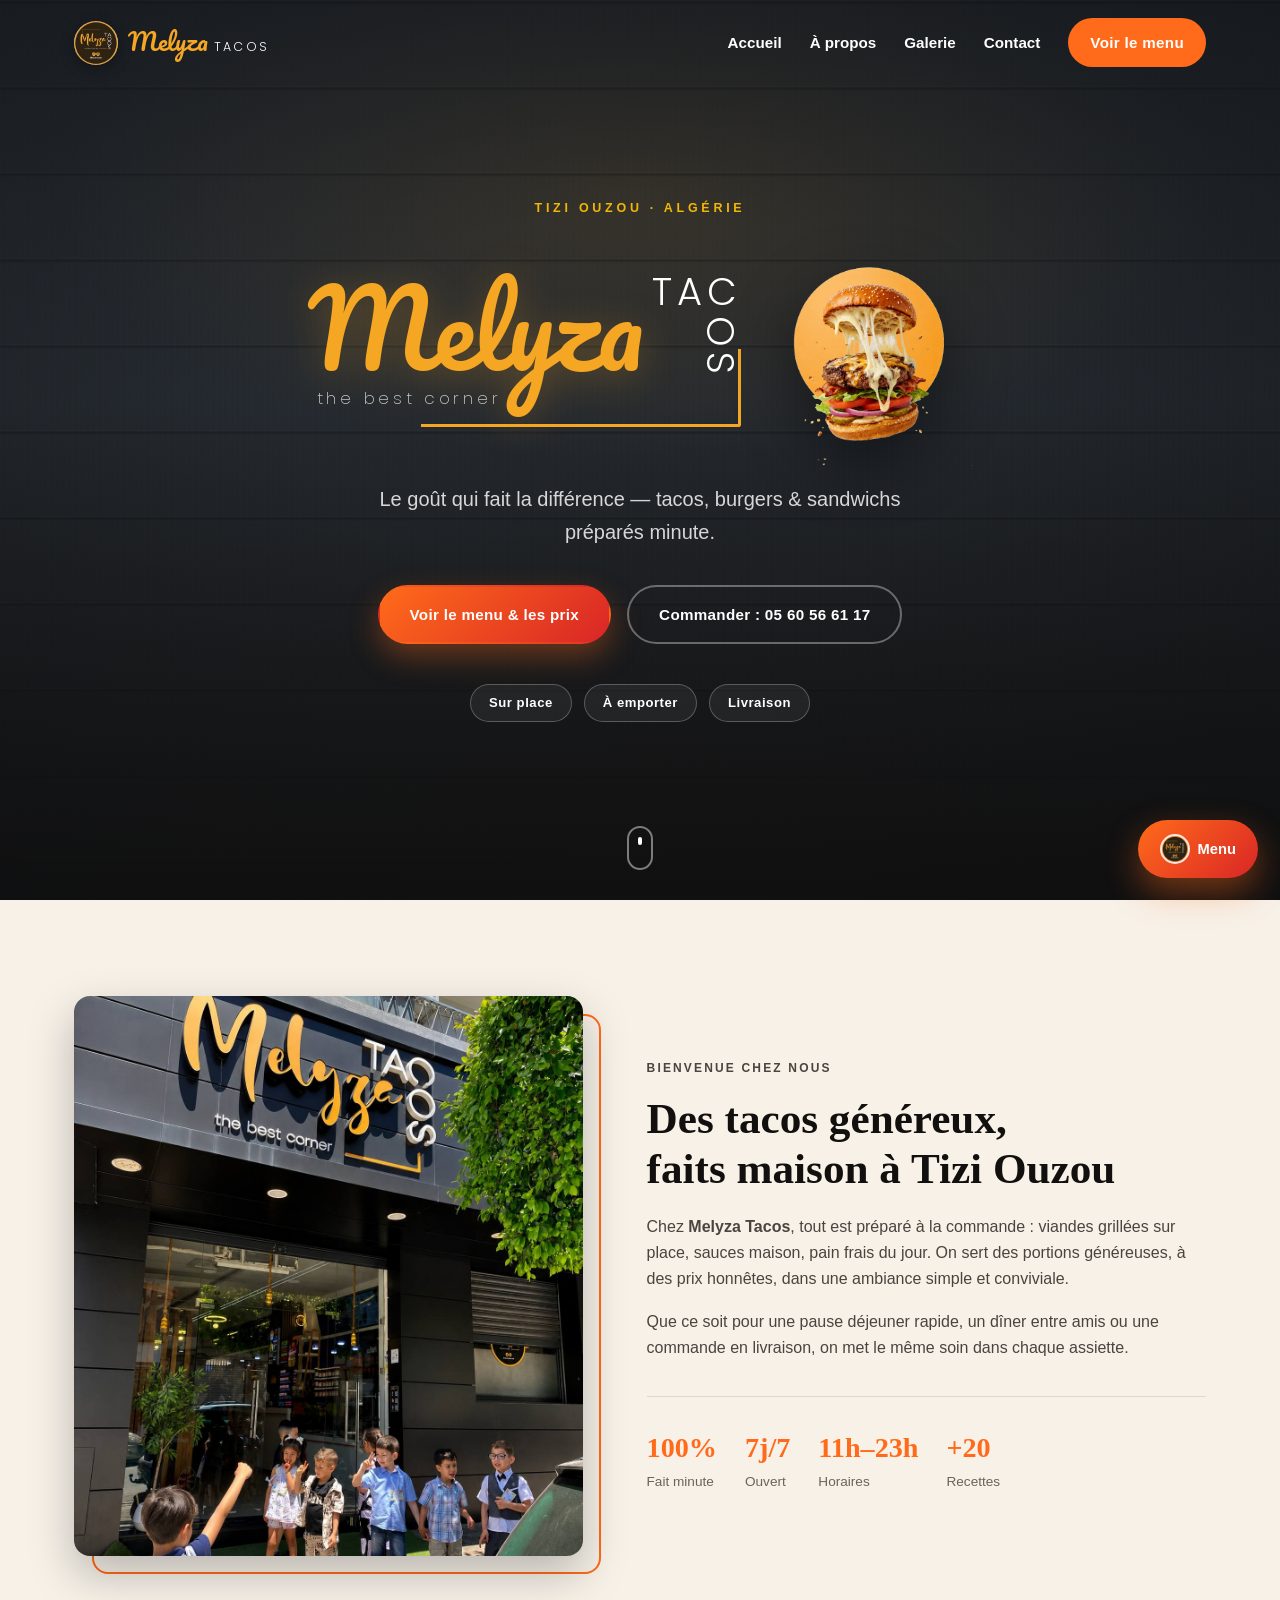
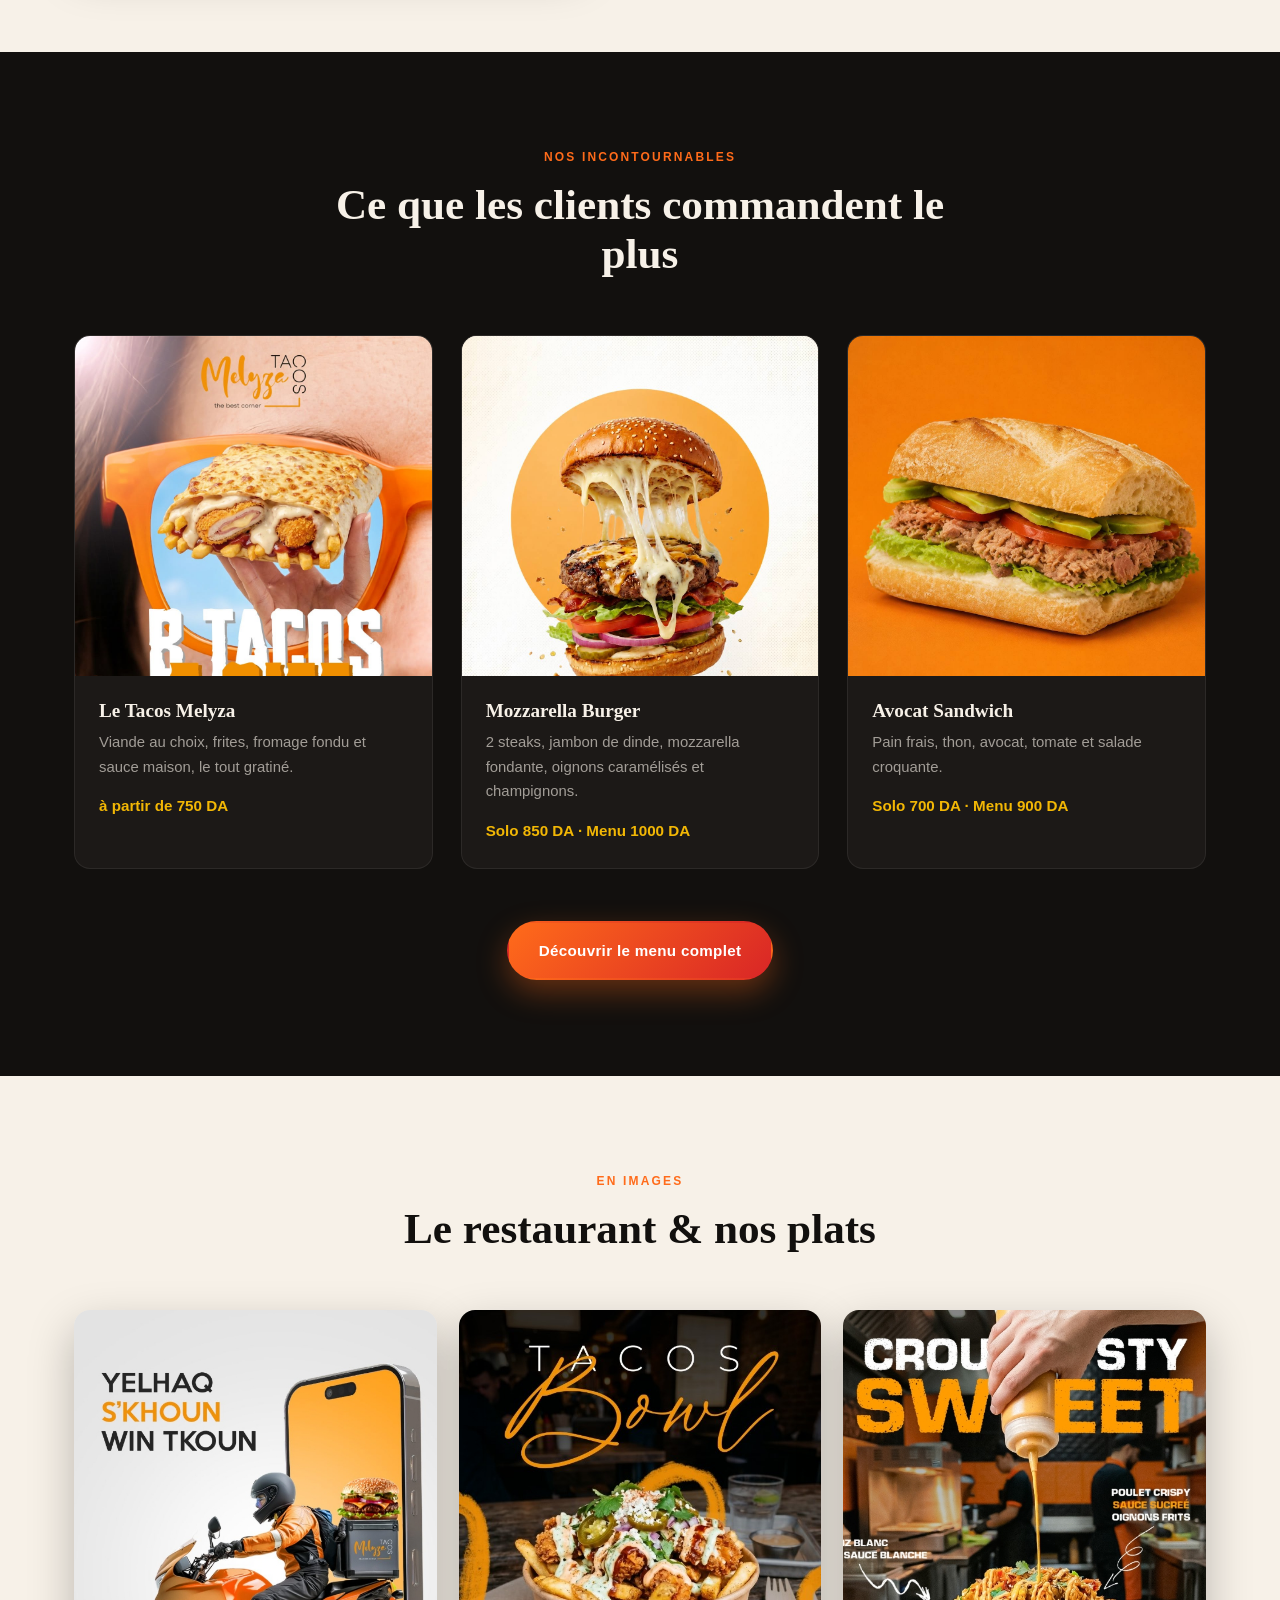
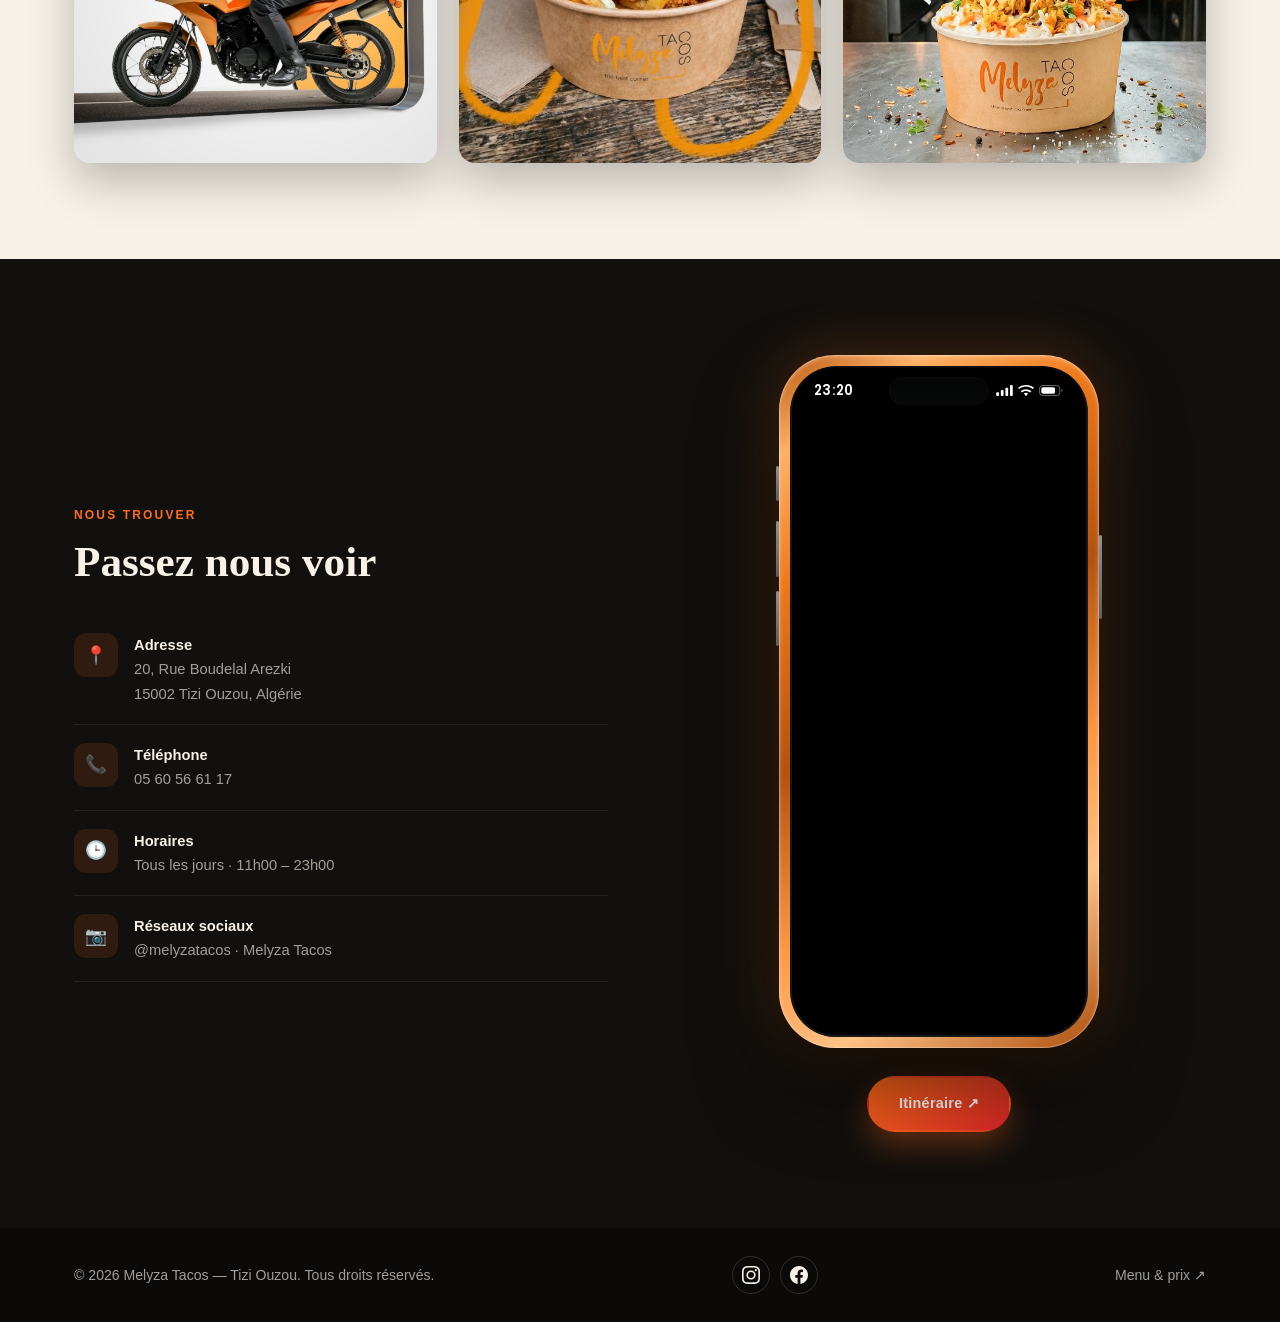
==== index.html @ e1f3118a "Ajout des horaires 11h-23h dans les chiffres de la section A propos" ====
<!DOCTYPE html>
<html lang="fr">
<head>
  <meta charset="UTF-8" />
  <meta name="viewport" content="width=device-width, initial-scale=1.0" />
  <title>Melyza Tacos — Tizi Ouzou</title>
  <meta name="description" content="Melyza Tacos, restaurant de tacos, burgers et sandwichs à Tizi Ouzou. Sur place, à emporter et en livraison." />

  <!-- Polices de l'enseigne : Pacifico = script "Melyza", Poppins = "TACOS" et le slogan -->
  <link rel="preconnect" href="https://fonts.googleapis.com" />
  <link rel="preconnect" href="https://fonts.gstatic.com" crossorigin />
  <link href="https://fonts.googleapis.com/css2?family=Pacifico&family=Poppins:wght@200;300;400;600&display=swap" rel="stylesheet" />

  <link rel="stylesheet" href="css/style.css" />
</head>
<body>

  <!-- ===== NAVIGATION ===== -->
  <header class="nav" id="nav">
    <div class="nav__inner">
      <a href="index.html" class="nav__logo">
        <img src="images/logo.png" alt="Logo Melyza Tacos" class="nav__logo-mark" />
        <span class="nav__logo-text">
          <span class="script">Melyza</span><span class="sans">Tacos</span>
        </span>
      </a>

      <nav class="nav__links" id="navLinks">
        <a href="#accueil">Accueil</a>
        <a href="#apropos">À propos</a>
        <a href="#galerie">Galerie</a>
        <a href="#contact">Contact</a>
        <a href="menu.html" target="_blank" rel="noopener" class="btn btn--sm">Voir le menu</a>
      </nav>

      <button class="nav__burger" id="burger" aria-label="Ouvrir le menu">
        <span></span><span></span><span></span>
      </button>
    </div>
  </header>

  <!-- ===== BANNIÈRE / HERO ===== -->
  <section class="hero" id="accueil">
    <div class="hero__bg"></div>
    <div class="hero__overlay"></div>

    <div class="hero__content">
      <p class="hero__kicker">Tizi Ouzou · Algérie</p>
      <div class="hero__row">
        <div class="brand">
        <h1 class="hero__title">
          <span class="script">Melyza</span><span class="sans" aria-label="Tacos">
            <span class="sans__top">TAC</span>
            <span class="sans__side" aria-hidden="true">OS</span>
          </span>
        </h1>
        <p class="hero__slogan">the best corner</p>
        <span class="brand__bracket" aria-hidden="true"></span>
        </div>

        <img src="images/burger-cutout.png" alt="Mozzarella Burger Melyza" class="hero__food hero__food--burger" />
      </div>
      <p class="hero__tagline">Le goût qui fait la différence — tacos, burgers &amp; sandwichs préparés minute.</p>

      <div class="hero__actions">
        <a href="menu.html" target="_blank" rel="noopener" class="btn btn--primary">
          Voir le menu &amp; les prix
        </a>
        <a href="tel:+213560566117" class="btn btn--ghost">Commander&nbsp;: 05 60 56 61 17</a>
      </div>

      <ul class="hero__badges">
        <li>Sur place</li>
        <li>À emporter</li>
        <li>Livraison</li>
      </ul>
    </div>

    <a href="#apropos" class="hero__scroll" aria-label="Défiler vers le bas">
      <span></span>
    </a>
  </section>

  <!-- ===== À PROPOS ===== -->
  <section class="about section" id="apropos">
    <div class="container about__grid">
      <div class="about__media reveal">
        <img src="images/restaurant.jpg"
             alt="La devanture du restaurant Melyza Tacos à Tizi Ouzou"
             class="about__img" loading="lazy" />
      </div>

      <div class="about__text reveal">
        <p class="eyebrow">Bienvenue chez nous</p>
        <h2>Des tacos généreux,<br />faits maison à Tizi Ouzou</h2>
        <p>
          Chez <strong>Melyza Tacos</strong>, tout est préparé à la commande&nbsp;: viandes grillées
          sur place, sauces maison, pain frais du jour. On sert des portions généreuses,
          à des prix honnêtes, dans une ambiance simple et conviviale.
        </p>
        <p>
          Que ce soit pour une pause déjeuner rapide, un dîner entre amis ou une commande
          en livraison, on met le même soin dans chaque assiette.
        </p>

        <div class="about__stats">
          <div><strong>100%</strong><span>Fait minute</span></div>
          <div><strong>7j/7</strong><span>Ouvert</span></div>
          <div><strong>11h–23h</strong><span>Horaires</span></div>
          <div><strong>+20</strong><span>Recettes</span></div>
        </div>
      </div>
    </div>
  </section>

  <!-- ===== SPÉCIALITÉS (aperçu) ===== -->
  <section class="specials section section--dark">
    <div class="container">
      <div class="section__head reveal">
        <p class="eyebrow">Nos incontournables</p>
        <h2>Ce que les clients commandent le plus</h2>
      </div>

      <div class="cards">
        <article class="card reveal">
          <div class="card__media card__media--photo">
            <img src="images/tacos.jpg" alt="Tacos gratiné de Melyza Tacos" loading="lazy" />
          </div>
          <div class="card__body">
            <h3>Le Tacos Melyza</h3>
            <p>Viande au choix, frites, fromage fondu et sauce maison, le tout gratiné.</p>
            <span class="card__price">à partir de 750 DA</span>
          </div>
        </article>

        <article class="card reveal">
          <div class="card__media">
            <img src="images/burger.jpg" alt="Mozzarella Burger de Melyza Tacos" loading="lazy" />
          </div>
          <div class="card__body">
            <h3>Mozzarella Burger</h3>
            <p>2 steaks, jambon de dinde, mozzarella fondante, oignons caramélisés et champignons.</p>
            <span class="card__price">Solo 850 DA · Menu 1000 DA</span>
          </div>
        </article>

        <article class="card reveal">
          <div class="card__media card__media--photo">
            <img src="images/sandwich-avocat.jpg" alt="Avocat Sandwich de Melyza Tacos : thon, avocat, tomate et salade" loading="lazy" />
          </div>
          <div class="card__body">
            <h3>Avocat Sandwich</h3>
            <p>Pain frais, thon, avocat, tomate et salade croquante.</p>
            <span class="card__price">Solo 700 DA · Menu 900 DA</span>
          </div>
        </article>
      </div>

      <div class="specials__cta reveal">
        <a href="menu.html" target="_blank" rel="noopener" class="btn btn--primary">
          Découvrir le menu complet
        </a>
      </div>
    </div>
  </section>

  <!-- ===== GALERIE ===== -->
  <section class="gallery section" id="galerie">
    <div class="container">
      <div class="section__head reveal">
        <p class="eyebrow">En images</p>
        <h2>Le restaurant &amp; nos plats</h2>
      </div>

      <div class="gallery__grid">
        <figure class="gallery__item gallery__item--moto">
          <img src="images/galerie-3.jpg" alt="Livraison Melyza Tacos : yelhaq s'khoun win tkoun" />
          <span class="roue roue--avant" aria-hidden="true"></span>
          <span class="roue roue--arriere" aria-hidden="true"></span>
        </figure>
        <img src="images/galerie-2.jpg" alt="Tacos Bowl : poulet croustillant, frites et sauces"
             class="gallery__item" loading="lazy" />
        <img src="images/galerie-1.jpg" alt="Crousty Sweet : poulet crispy, sauce sucrée, oignons frits"
             class="gallery__item" loading="lazy" />
      </div>
    </div>
  </section>

  <!-- ===== CONTACT ===== -->
  <section class="contact section section--dark" id="contact">
    <div class="container contact__grid">
      <div class="reveal">
        <p class="eyebrow">Nous trouver</p>
        <h2>Passez nous voir</h2>

        <ul class="contact__list">
          <li>
            <span class="contact__ico">📍</span>
            <div>
              <strong>Adresse</strong>
              <p>
                <a href="https://maps.app.goo.gl/y1zvgCh4JE8hYhMJ9"
                   target="_blank" rel="noopener">
                  20, Rue Boudelal Arezki<br />15002 Tizi Ouzou, Algérie
                </a>
              </p>
            </div>
          </li>
          <li>
            <span class="contact__ico">📞</span>
            <div>
              <strong>Téléphone</strong>
              <p><a href="tel:+213560566117">05 60 56 61 17</a></p>
            </div>
          </li>
          <li>
            <span class="contact__ico">🕒</span>
            <div>
              <strong>Horaires</strong>
              <p>Tous les jours · 11h00 – 23h00</p>
            </div>
          </li>
          <li>
            <span class="contact__ico">📷</span>
            <div>
              <strong>Réseaux sociaux</strong>
              <p>
                <a href="https://www.instagram.com/melyzatacos/" target="_blank" rel="noopener">@melyzatacos</a>
                ·
                <a href="https://www.facebook.com/MelyzaTacos" target="_blank" rel="noopener">Melyza Tacos</a>
              </p>
            </div>
          </li>
        </ul>
      </div>

      <div class="contact__map reveal">
        <!-- Maquette iPhone 17 Pro Max : la carte s'affiche dans l'écran -->
        <div class="iphone">
          <span class="iphone__btn iphone__btn--action" aria-hidden="true"></span>
          <span class="iphone__btn iphone__btn--vol-haut" aria-hidden="true"></span>
          <span class="iphone__btn iphone__btn--vol-bas" aria-hidden="true"></span>
          <span class="iphone__btn iphone__btn--power" aria-hidden="true"></span>

          <div class="iphone__ecran">
            <iframe
              src="https://www.google.com/maps?q=Melyza+Tacos,36.713198,4.043767&amp;hl=fr&amp;z=18&amp;output=embed"
              title="Melyza Tacos — 20, Rue Boudelal Arezki, Tizi Ouzou"
              loading="lazy"
              referrerpolicy="no-referrer-when-downgrade"
              allowfullscreen></iframe>
            <!-- barre d'état : heure, réseau, wi-fi, batterie -->
            <div class="iphone__statut" aria-hidden="true">
              <span class="iphone__heure" id="heureIphone">12:30</span>
              <span class="iphone__icones">
                <!-- réseau -->
                <svg viewBox="0 0 18 12" width="17" height="11" fill="#fff">
                  <rect x="0"  y="8"   width="3" height="4"   rx="1" />
                  <rect x="5"  y="5.5" width="3" height="6.5" rx="1" />
                  <rect x="10" y="3"   width="3" height="9"   rx="1" />
                  <rect x="15" y="0"   width="3" height="12"  rx="1" />
                </svg>
                <!-- wi-fi -->
                <svg viewBox="0 0 16 12" width="16" height="12" fill="#fff">
                  <path d="M8 11.2 5.9 8.6a3.3 3.3 0 0 1 4.2 0L8 11.2z" />
                  <path d="M8 6.1c-1.5 0-2.9.5-4 1.5L2.7 6.2A7.7 7.7 0 0 1 8 4.2c2 0 3.9.7 5.3 2l-1.3 1.4a5.9 5.9 0 0 0-4-1.5z" />
                  <path d="M8 1.4c-2.7 0-5.2 1-7 2.7L0 2.8A11.9 11.9 0 0 1 8 0c3 0 5.9 1 8 2.8L14.9 4.1A10.3 10.3 0 0 0 8 1.4z" />
                </svg>
                <!-- batterie -->
                <svg viewBox="0 0 27 12" width="25" height="11">
                  <rect x="0.5" y="0.5" width="22" height="11" rx="3.4" fill="none" stroke="#fff" stroke-opacity=".45" />
                  <rect x="2.4" y="2.4" width="15" height="7.2" rx="1.9" fill="#fff" />
                  <path d="M24.5 4.2c1.4.5 1.4 3.1 0 3.6V4.2z" fill="#fff" fill-opacity=".45" />
                </svg>
              </span>
            </div>

            <span class="iphone__island" aria-hidden="true"></span>
            <span class="iphone__barre" aria-hidden="true"></span>
          </div>
        </div>

        <a class="contact__itineraire btn btn--primary"
           href="https://www.google.com/maps/dir/?api=1&amp;destination=36.713198,4.043767"
           target="_blank" rel="noopener">Itinéraire ↗</a>
      </div>
    </div>
  </section>

  <!-- ===== FOOTER ===== -->
  <footer class="footer">
    <div class="container footer__inner">
      <p>© <span id="year"></span> Melyza Tacos — Tizi Ouzou. Tous droits réservés.</p>

      <div class="socials">
        <a href="https://www.instagram.com/melyzatacos/" target="_blank" rel="noopener" aria-label="Instagram">
          <svg viewBox="0 0 24 24" width="18" height="18" fill="currentColor" aria-hidden="true">
            <path d="M12 2.16c3.2 0 3.58.01 4.85.07 1.17.05 1.8.25 2.23.41.56.22.96.48 1.38.9.42.42.68.82.9 1.38.16.42.36 1.06.41 2.23.06 1.27.07 1.65.07 4.85s-.01 3.58-.07 4.85c-.05 1.17-.25 1.8-.41 2.23-.22.56-.48.96-.9 1.38-.42.42-.82.68-1.38.9-.42.16-1.06.36-2.23.41-1.27.06-1.65.07-4.85.07s-3.58-.01-4.85-.07c-1.17-.05-1.8-.25-2.23-.41-.56-.22-.96-.48-1.38-.9-.42-.42-.68-.82-.9-1.38-.16-.42-.36-1.06-.41-2.23-.06-1.27-.07-1.65-.07-4.85s.01-3.58.07-4.85c.05-1.17.25-1.8.41-2.23.22-.56.48-.96.9-1.38.42-.42.82-.68 1.38-.9.42-.16 1.06-.36 2.23-.41 1.27-.06 1.65-.07 4.85-.07M12 0C8.74 0 8.33.01 7.05.07 5.78.13 4.9.33 4.14.63c-.79.3-1.46.72-2.12 1.39C1.35 2.68.93 3.35.63 4.14.33 4.9.13 5.78.07 7.05.01 8.33 0 8.74 0 12s.01 3.67.07 4.95c.06 1.27.26 2.15.56 2.91.3.79.72 1.46 1.39 2.12.66.67 1.33 1.09 2.12 1.39.76.3 1.64.5 2.91.56C8.33 23.99 8.74 24 12 24s3.67-.01 4.95-.07c1.27-.06 2.15-.26 2.91-.56.79-.3 1.46-.72 2.12-1.39.67-.66 1.09-1.33 1.39-2.12.3-.76.5-1.64.56-2.91.06-1.28.07-1.69.07-4.95s-.01-3.67-.07-4.95c-.06-1.27-.26-2.15-.56-2.91-.3-.79-.72-1.46-1.39-2.12C21.32 1.35 20.65.93 19.86.63c-.76-.3-1.64-.5-2.91-.56C15.67.01 15.26 0 12 0z"/>
            <path d="M12 5.84a6.16 6.16 0 100 12.32A6.16 6.16 0 0012 5.84zm0 10.16a4 4 0 110-8 4 4 0 010 8z"/>
            <circle cx="18.41" cy="5.59" r="1.44"/>
          </svg>
        </a>
        <a href="https://www.facebook.com/MelyzaTacos" target="_blank" rel="noopener" aria-label="Facebook">
          <svg viewBox="0 0 24 24" width="18" height="18" fill="currentColor" aria-hidden="true">
            <path d="M24 12.07C24 5.4 18.63 0 12 0S0 5.4 0 12.07C0 18.1 4.39 23.09 10.13 24v-8.44H7.08v-3.49h3.05V9.41c0-3.02 1.79-4.69 4.53-4.69 1.31 0 2.68.24 2.68.24v2.97h-1.51c-1.49 0-1.96.93-1.96 1.89v2.25h3.33l-.53 3.49h-2.8V24C19.61 23.09 24 18.1 24 12.07z"/>
          </svg>
        </a>
      </div>

      <a href="menu.html" target="_blank" rel="noopener">Menu &amp; prix ↗</a>
    </div>
  </footer>

  <!-- Bouton flottant menu -->
  <a href="menu.html" target="_blank" rel="noopener" class="fab" aria-label="Voir le menu">
    <img src="images/logo.png" alt="" class="fab__logo" />
    <span>Menu</span>
  </a>

  <script src="js/main.js"></script>
</body>
</html>
---- css/style.css ----
/* =========================================================
   MELYZA TACOS — Feuille de style
   Palette : noir charbon / orange braise / crème
   ========================================================= */

:root {
  --noir: #12100e;
  --noir-2: #1c1917;
  --noir-3: #262220;
  --creme: #f7f1e8;
  --creme-2: #ffffff;
  --orange: #ff6b1a;
  --orange-2: #ff8f3f;
  --rouge: #d92626;
  --or: #f2b705;
  --gris: #a29d97;

  --radius: 16px;
  --radius-sm: 10px;
  --shadow: 0 18px 45px rgba(0, 0, 0, .25);
  --font: "Segoe UI", "Helvetica Neue", Arial, sans-serif;
  --font-title: "Georgia", "Times New Roman", serif;
  --max: 1180px;
  --ease: cubic-bezier(.22, 1, .36, 1);
}

* { margin: 0; padding: 0; box-sizing: border-box; }

html { scroll-behavior: smooth; }

body {
  font-family: var(--font);
  background: var(--creme);
  color: var(--noir);
  line-height: 1.65;
  -webkit-font-smoothing: antialiased;
  overflow-x: hidden;
}

img { max-width: 100%; display: block; }
a { color: inherit; text-decoration: none; }

.container { width: 100%; max-width: var(--max); margin: 0 auto; padding: 0 24px; }

.section { padding: 96px 0; }
.section--dark { background: var(--noir); color: var(--creme); }

.section__head { text-align: center; max-width: 640px; margin: 0 auto 56px; }

.eyebrow {
  text-transform: uppercase;
  letter-spacing: .18em;
  font-size: .75rem;
  font-weight: 700;
  color: var(--orange);
  margin-bottom: 12px;
}

h1, h2, h3 { font-family: var(--font-title); line-height: 1.15; font-weight: 700; }
h2 { font-size: clamp(1.8rem, 4vw, 2.7rem); }
h3 { font-size: 1.2rem; }

/* ---------- Placeholders photo (à remplacer par de vraies images) ---------- */
.ph {
  position: relative;
  background:
    repeating-linear-gradient(45deg, rgba(255, 107, 26, .06) 0 12px, transparent 12px 24px),
    linear-gradient(135deg, var(--noir-2), var(--noir-3));
  border: 1px dashed rgba(255, 107, 26, .35);
  border-radius: var(--radius);
  min-height: 240px;
  display: flex;
  align-items: center;
  justify-content: center;
  overflow: hidden;
}
.ph::after {
  content: attr(data-label);
  font-size: .82rem;
  letter-spacing: .1em;
  text-transform: uppercase;
  color: var(--gris);
  text-align: center;
  padding: 0 16px;
}
.ph--tall { min-height: 460px; }
.ph--map { min-height: 340px; }

/* ---------- Boutons ---------- */
.btn {
  display: inline-flex;
  align-items: center;
  justify-content: center;
  gap: 8px;
  padding: 15px 30px;
  border-radius: 999px;
  font-weight: 700;
  font-size: .95rem;
  letter-spacing: .02em;
  cursor: pointer;
  border: 2px solid transparent;
  transition: transform .35s var(--ease), box-shadow .35s var(--ease), background .3s, color .3s;
  white-space: nowrap;
}
.btn--primary {
  background: linear-gradient(135deg, var(--orange), var(--rouge));
  color: #fff;
  box-shadow: 0 12px 30px rgba(255, 107, 26, .35);
}
.btn--primary:hover { transform: translateY(-3px); box-shadow: 0 18px 40px rgba(255, 107, 26, .45); }
.btn--ghost { border-color: rgba(255, 255, 255, .35); color: #fff; backdrop-filter: blur(4px); }
.btn--ghost:hover { background: #fff; color: var(--noir); }
.btn--sm { padding: 10px 20px; font-size: .85rem; background: var(--orange); color: #fff; }
.btn--sm:hover { background: var(--rouge); }

/* =========================================================
   NAVIGATION
   ========================================================= */
.nav {
  position: fixed;
  inset: 0 0 auto 0;
  z-index: 100;
  transition: background .4s, box-shadow .4s, padding .4s;
  padding: 18px 0;
}
.nav.is-scrolled {
  background: rgba(18, 16, 14, .92);
  backdrop-filter: blur(10px);
  box-shadow: 0 6px 24px rgba(0, 0, 0, .25);
  padding: 10px 0;
}
.nav__inner {
  max-width: var(--max);
  margin: 0 auto;
  padding: 0 24px;
  display: flex;
  align-items: center;
  justify-content: space-between;
}
.nav__logo { display: flex; align-items: center; gap: 10px; }
/* Logo rond du restaurant : rotation continue */
.nav__logo-mark {
  width: 44px; height: 44px;
  border-radius: 50%;
  object-fit: cover;
  box-shadow: 0 4px 14px rgba(0, 0, 0, .35);
  animation: tourne 14s linear infinite;
}
.nav__logo:hover .nav__logo-mark { animation-duration: 4s; }

@keyframes tourne {
  from { transform: rotate(0deg); }
  to   { transform: rotate(360deg); }
}
/* Logo de la barre de navigation, dans le même esprit que l'enseigne */
.nav__logo-text { display: flex; align-items: baseline; gap: 6px; }
.nav__logo-text .script {
  font-family: 'Pacifico', cursive;
  font-size: 1.5rem;
  line-height: 1.2;
  color: #f5a623;
}
.nav__logo-text .sans {
  font-family: 'Poppins', var(--font);
  font-weight: 300;
  font-size: .78rem;
  letter-spacing: .18em;
  text-transform: uppercase;
  color: #fff;
}

.nav__links { display: flex; align-items: center; gap: 28px; }
.nav__links a { color: #fff; font-size: .95rem; font-weight: 600; position: relative; }
.nav__links a:not(.btn)::after {
  content: "";
  position: absolute; left: 0; bottom: -6px;
  width: 0; height: 2px; background: var(--orange);
  transition: width .3s var(--ease);
}
.nav__links a:not(.btn):hover::after { width: 100%; }

.nav__burger { display: none; background: none; border: 0; cursor: pointer; padding: 8px; }
.nav__burger span {
  display: block; width: 26px; height: 2px; background: #fff;
  margin: 5px 0; transition: transform .3s, opacity .3s;
}
.nav__burger.is-open span:nth-child(1) { transform: translateY(7px) rotate(45deg); }
.nav__burger.is-open span:nth-child(2) { opacity: 0; }
.nav__burger.is-open span:nth-child(3) { transform: translateY(-7px) rotate(-45deg); }

/* =========================================================
   HERO / BANNIÈRE
   ========================================================= */
.hero {
  position: relative;
  min-height: 100vh;
  display: flex;
  align-items: center;
  justify-content: center;
  text-align: center;
  color: #fff;
  overflow: hidden;
}
/* Fond repris de la façade : bardage anthracite en panneaux horizontaux */
.hero__bg {
  position: absolute; inset: 0;
  background:
    /* joints entre les panneaux */
    repeating-linear-gradient(
      180deg,
      rgba(255, 255, 255, .035) 0px,
      rgba(255, 255, 255, .015) 1px,
      rgba(0, 0, 0, .28) 2px,
      rgba(0, 0, 0, .10) 4px,
      transparent 5px,
      transparent 86px
    ),
    /* légère texture métal brossé */
    repeating-linear-gradient(
      90deg,
      rgba(255, 255, 255, .012) 0px,
      transparent 2px,
      transparent 6px
    ),
    /* reflet chaud de l'éclairage de l'enseigne */
    radial-gradient(ellipse 70% 45% at 50% 22%, rgba(245, 166, 35, .16), transparent 65%),
    /* teinte des panneaux : gris ardoise froid */
    linear-gradient(170deg, #3a4149 0%, #2f353c 35%, #262b31 70%, #1c2025 100%);
  animation: heroZoom 26s ease-in-out infinite alternate;
}
@keyframes heroZoom { from { transform: scale(1); } to { transform: scale(1.05); } }

/* Assombrissement des bords, comme l'ombre du auvent sur la façade */
.hero__overlay {
  position: absolute; inset: 0;
  background:
    radial-gradient(ellipse 90% 70% at 50% 45%, transparent 30%, rgba(12, 14, 17, .55) 100%),
    linear-gradient(180deg, rgba(12, 14, 17, .55), rgba(12, 14, 17, .25) 45%, rgba(18, 16, 14, .92));
}

.hero__content { position: relative; z-index: 2; padding: 120px 24px 100px; max-width: 820px; }

.hero__kicker {
  text-transform: uppercase;
  letter-spacing: .3em;
  font-size: .78rem;
  font-weight: 700;
  color: var(--or);
  margin-bottom: 18px;
  animation: fadeUp .9s var(--ease) both;
}
/* Titre repris de l'enseigne : "Melyza" manuscrit doré + "TACOS" en capitales fines */
.hero__title {
  display: flex;
  align-items: flex-start;
  justify-content: center;
  gap: .04em;
  margin-bottom: 4px;
  animation: fadeUp .9s .1s var(--ease) both;
}
.hero__title .script {
  font-family: 'Pacifico', cursive;
  font-weight: 400;
  font-size: clamp(3.2rem, 10vw, 6.4rem);
  line-height: 1.05;
  padding-right: .08em;
  color: #f5a623;
  filter: drop-shadow(0 6px 18px rgba(245, 166, 35, .28));
}
/* "TACOS" plié en angle comme sur l'enseigne : TAC à l'horizontale, OS à la verticale */
.hero__title .sans {
  display: inline-flex;
  flex-direction: column;
  align-items: flex-end;
  font-family: 'Poppins', var(--font);
  font-weight: 300;
  font-size: clamp(1.3rem, 3.6vw, 2.4rem);
  text-transform: uppercase;
  color: #fff;
  line-height: 1;
  margin-left: -.15em;
}
.hero__title .sans__top { letter-spacing: .12em; padding-left: .12em; }
.hero__title .sans__side {
  writing-mode: vertical-rl;
  letter-spacing: .12em;
  margin-top: .1em;
  padding-right: .06em;
}
/* Ligne du haut : tacos à gauche, nom au centre, burger à droite */
.hero__row {
  display: flex;
  align-items: center;
  justify-content: center;
  gap: clamp(4px, 2vw, 28px);
}
.hero__food {
  flex: 0 0 auto;
  filter: drop-shadow(0 22px 32px rgba(0, 0, 0, .45));
}
/* Burger : flottement + léger balancement (l'effet "gif" animé) */
.hero__food--burger {
  width: clamp(115px, 16vw, 235px);
  animation: fadeUp 1s .5s var(--ease) both, flotteDroite 4.2s 1.5s ease-in-out infinite;
}
@keyframes flotteDroite {
  0%, 100% { transform: translateY(0) rotate(3deg) scale(1); }
  50%      { transform: translateY(-20px) rotate(-3deg) scale(1.04); }
}

/* Bloc logo : titre + slogan + l'équerre orange de l'enseigne */
.brand {
  display: inline-block;
  position: relative;
  animation: fadeUp .9s .1s var(--ease) both;
}
.hero__slogan {
  font-family: 'Poppins', var(--font);
  font-weight: 200;
  font-size: clamp(.82rem, 1.8vw, 1.05rem);
  letter-spacing: .22em;
  color: rgba(255, 255, 255, .75);
  text-align: left;
  padding-left: .5em;
  margin: 2px 0 0;
}
/* Trait doré : file sous le slogan, puis remonte à la verticale jusqu'au S de TACOS */
.brand__bracket {
  position: absolute;
  right: 0;
  bottom: -14px;
  width: 74%;
  height: clamp(40px, 8vw, 78px);
  border-bottom: 3px solid #f5a623;
  border-right: 3px solid #f5a623;
  border-bottom-right-radius: 3px;
  pointer-events: none;
  z-index: -1;
}
.brand { margin-bottom: 34px; }
.hero__tagline {
  font-size: clamp(1rem, 2.2vw, 1.25rem);
  color: rgba(255, 255, 255, .82);
  max-width: 560px;
  margin: 0 auto 36px;
  animation: fadeUp .9s .2s var(--ease) both;
}
.hero__actions {
  display: flex; gap: 16px; justify-content: center; flex-wrap: wrap;
  animation: fadeUp .9s .3s var(--ease) both;
}
.hero__badges {
  list-style: none;
  display: flex; gap: 12px; justify-content: center; flex-wrap: wrap;
  margin-top: 40px;
  animation: fadeUp .9s .4s var(--ease) both;
}
.hero__badges li {
  padding: 7px 18px;
  border: 1px solid rgba(255, 255, 255, .25);
  border-radius: 999px;
  font-size: .82rem;
  font-weight: 600;
  letter-spacing: .04em;
  background: rgba(255, 255, 255, .06);
}

.hero__scroll {
  position: absolute; bottom: 30px; left: 50%; transform: translateX(-50%);
  width: 26px; height: 44px;
  border: 2px solid rgba(255, 255, 255, .45);
  border-radius: 999px;
  z-index: 2;
}
.hero__scroll span {
  position: absolute; left: 50%; top: 9px;
  width: 4px; height: 8px; margin-left: -2px;
  background: #fff; border-radius: 2px;
  animation: scrollDot 1.6s infinite;
}
@keyframes scrollDot { 0% { opacity: 0; transform: translateY(0); } 40% { opacity: 1; } 80% { opacity: 0; transform: translateY(16px); } 100% { opacity: 0; } }
@keyframes fadeUp { from { opacity: 0; transform: translateY(28px); } to { opacity: 1; transform: none; } }

/* =========================================================
   À PROPOS
   ========================================================= */
.about__grid {
  display: grid;
  grid-template-columns: 1fr 1.1fr;
  gap: 64px;
  align-items: center;
}
.about__media { position: relative; }
.about__img {
  width: 100%;
  height: 560px;
  object-fit: cover;
  object-position: center 35%;
  border-radius: var(--radius);
  box-shadow: var(--shadow);
}
.about__media::after {
  content: "";
  position: absolute;
  inset: 18px -18px -18px 18px;
  border: 2px solid var(--orange);
  border-radius: var(--radius);
  z-index: -1;
}
.about__text h2 { margin-bottom: 20px; }
.about__text p { margin-bottom: 16px; color: #4a443f; }
.about__stats {
  display: flex; flex-wrap: wrap; gap: 28px; margin-top: 34px;
  padding-top: 28px; border-top: 1px solid rgba(0, 0, 0, .1);
}
.about__stats div { display: flex; flex-direction: column; }
.about__stats strong {
  font-family: var(--font-title);
  font-size: clamp(1.4rem, 2.2vw, 1.9rem);
  color: var(--orange);
  white-space: nowrap;
}
.about__stats span { font-size: .85rem; color: #6b645e; }

/* =========================================================
   SPÉCIALITÉS
   ========================================================= */
.cards { display: grid; grid-template-columns: repeat(3, 1fr); gap: 28px; }
.card {
  background: var(--noir-2);
  border: 1px solid rgba(255, 255, 255, .07);
  border-radius: var(--radius);
  overflow: hidden;
  transition: transform .45s var(--ease), border-color .3s;
}
.card:hover { transform: translateY(-8px); border-color: rgba(255, 107, 26, .5); }
.card__img { border: 0; border-radius: 0; min-height: 210px; }
/* Visuel produit : le cadre rogne le vide autour du plat, sans jamais déborder sur le texte */
.card__media {
  height: 340px;
  overflow: hidden;
  background: #faf4ea;
  display: grid;
  place-items: center;
}
.card__media img {
  width: 100%;
  height: 100%;
  object-fit: contain;
}
/* Photo pleine image (pas un visuel détouré) : on remplit tout le cadre */
.card__media--photo { background: var(--noir-3); }
.card__media--photo img { object-fit: cover; object-position: center 32%; }
.card__body { padding: 24px; }
.card__body h3 { margin-bottom: 8px; }
.card__body p { color: var(--gris); font-size: .93rem; margin-bottom: 14px; }
.card__price { color: var(--or); font-weight: 700; font-size: .95rem; }
.specials__cta { text-align: center; margin-top: 52px; }

/* =========================================================
   GALERIE
   ========================================================= */
/* Cadres au format portrait 4:5, comme les photos : rien n'est coupé */
.gallery__grid {
  display: grid;
  grid-template-columns: repeat(3, 1fr);
  gap: 22px;
}
.gallery__item {
  aspect-ratio: 4 / 5;
  width: 100%;
  object-fit: cover;
  border-radius: var(--radius);
  box-shadow: var(--shadow);
  transition: transform .5s var(--ease);
  cursor: pointer;
}
.gallery__item:hover { transform: translateY(-6px) scale(1.02); }

/* Photo du livreur : les deux roues sont des disques découpés dans la photo,
   posés exactement sur les roues et pivotés au fil du défilement. */
.gallery__item--moto { position: relative; overflow: hidden; margin: 0; padding: 0; }
.gallery__item--moto img {
  display: block;
  width: 100%;
  height: 100%;
  object-fit: cover;
}
.roue {
  position: absolute;
  border-radius: 50%;
  aspect-ratio: 1;
  background-image: url('../images/galerie-3.jpg');
  background-repeat: no-repeat;
  transform: translate(-50%, -50%) rotate(var(--tour, 0deg));
  will-change: transform;
  /* Seule la couronne du pneu tourne : le centre (jante, rayons, disque de frein)
     reste fixe et laisse voir la photo d'origine en dessous. */
  -webkit-mask: radial-gradient(circle at center, transparent 0 73%, #000 77% 100%);
  mask: radial-gradient(circle at center, transparent 0 73%, #000 77% 100%);
}
/* Roue avant : centre (147, 635) px, diamètre 158 px sur une image de 646 x 808 */
.roue--avant {
  left: 22.76%; top: 78.59%;
  width: 24.46%;
  background-size: 408.9% auto;
  background-position: 13.93% 85.54%;
}
/* Roue arrière : centre (491, 632) px, diamètre 150 px */
.roue--arriere {
  left: 76.01%; top: 78.22%;
  width: 23.22%;
  background-size: 430.7% auto;
  background-position: 83.87% 84.65%;
}
@media (prefers-reduced-motion: reduce) {
  .roue { transform: translate(-50%, -50%); }
}

/* =========================================================
   CONTACT
   ========================================================= */
.contact__grid { display: grid; grid-template-columns: 1fr 1fr; gap: 64px; align-items: center; }
/* Carte Google Maps affichée dans un iPhone 17 Pro Max */
.contact__map {
  display: flex;
  flex-direction: column;
  align-items: center;
  gap: 28px;
}

.iphone {
  position: relative;
  width: 100%;
  max-width: min(320px, 76vw);
  aspect-ratio: 9 / 19.5;
  padding: 11px;
  border-radius: 56px;
  /* châssis titane orange (couleur de la marque) */
  background:
    linear-gradient(145deg, #b8560f 0%, #ffb266 11%, #ef7a1c 25%, #b4520d 46%,
                    #ff9a45 66%, #ffc287 80%, #a94c0b 100%);
  box-shadow:
    0 40px 80px rgba(0, 0, 0, .55),
    0 0 60px rgba(255, 122, 26, .25),
    0 0 0 1px rgba(255, 255, 255, .25) inset,
    0 2px 5px rgba(255, 220, 190, .45) inset;
  transition: transform .6s var(--ease);
}
.iphone:hover { transform: translateY(-8px) rotate(-.5deg); }

.iphone__ecran {
  position: relative;
  width: 100%;
  height: 100%;
  border-radius: 46px;
  overflow: hidden;
  background: #000;
  box-shadow: 0 0 0 2px #17181a inset;
  /* iOS ne rogne pas les iframes avec overflow + border-radius.
     clip-path, lui, découpe réellement le contenu, y compris les iframes. */
  -webkit-clip-path: inset(0 round 46px);
  clip-path: inset(0 round 46px);
  transform: translateZ(0);
  isolation: isolate;
}
.iphone__ecran iframe {
  width: 100%;
  height: 100%;
  border: 0;
  display: block;
  border-radius: 46px;   /* sécurité si le masque n'est pas appliqué */
  filter: contrast(1.03);
}

/* Barre d'état : heure à gauche, réseau / wi-fi / batterie à droite */
.iphone__statut {
  position: absolute;
  top: 0; left: 0; right: 0;
  z-index: 3;
  display: flex;
  align-items: center;
  justify-content: space-between;
  padding: 14px 24px 0;
  color: #fff;
  pointer-events: none;
  /* léger voile pour rester lisible par-dessus la carte */
  background: linear-gradient(180deg, rgba(0, 0, 0, .55), transparent);
  padding-bottom: 22px;
  text-shadow: 0 1px 3px rgba(0, 0, 0, .6);
}
.iphone__heure {
  font-family: 'Poppins', var(--font);
  font-weight: 600;
  font-size: .82rem;
  letter-spacing: .02em;
}
.iphone__icones { display: flex; align-items: center; gap: 5px; }
.iphone__icones svg { display: block; filter: drop-shadow(0 1px 2px rgba(0, 0, 0, .5)); }

/* Dynamic Island */
.iphone__island {
  position: absolute;
  top: 12px; left: 50%;
  transform: translateX(-50%);
  width: 33%;
  height: 26px;
  border-radius: 999px;
  background: #08090a;
  box-shadow: 0 0 0 1px rgba(255, 255, 255, .06);
  pointer-events: none;
  z-index: 2;
}
/* barre d'accueil */
.iphone__barre {
  position: absolute;
  bottom: 8px; left: 50%;
  transform: translateX(-50%);
  width: 36%;
  height: 5px;
  border-radius: 999px;
  background: rgba(255, 255, 255, .85);
  mix-blend-mode: overlay;
  pointer-events: none;
  z-index: 2;
}

/* boutons latéraux */
.iphone__btn {
  position: absolute;
  background: linear-gradient(180deg, #8d9297, #5a5f64);
  border-radius: 2px;
}
.iphone__btn--action  { left: -3px; top: 16%; width: 3px; height: 5%; }
.iphone__btn--vol-haut{ left: -3px; top: 24%; width: 3px; height: 8%; }
.iphone__btn--vol-bas { left: -3px; top: 34%; width: 3px; height: 8%; }
.iphone__btn--power   { right: -3px; top: 26%; width: 3px; height: 12%; }

.contact__itineraire { padding: 14px 30px; font-size: .9rem; }

.contact__list { list-style: none; margin-top: 28px; }
.contact__list li { display: flex; gap: 16px; padding: 18px 0; border-bottom: 1px solid rgba(255, 255, 255, .08); }
.contact__ico {
  width: 44px; height: 44px; flex: 0 0 44px;
  display: grid; place-items: center;
  background: rgba(255, 107, 26, .12);
  border-radius: 12px;
  font-size: 1.1rem;
}
.contact__list strong { display: block; font-size: .92rem; }
.contact__list p { color: var(--gris); font-size: .92rem; }
.contact__list a:hover { color: var(--orange); }

/* =========================================================
   FOOTER
   ========================================================= */
.footer { background: #0b0a09; color: var(--gris); padding: 28px 0; font-size: .88rem; }
.footer__inner { display: flex; justify-content: space-between; align-items: center; gap: 16px; flex-wrap: wrap; }
.footer a:hover { color: var(--orange); }

/* Icônes réseaux sociaux */
.socials { display: flex; gap: 10px; }
.socials a {
  width: 38px; height: 38px;
  display: grid; place-items: center;
  border-radius: 50%;
  border: 1px solid rgba(255, 255, 255, .14);
  color: var(--creme);
  transition: background .3s, transform .3s var(--ease), border-color .3s, color .3s;
}
.socials a:hover {
  background: linear-gradient(135deg, var(--orange), var(--rouge));
  border-color: transparent;
  color: #fff;
  transform: translateY(-3px);
}

/* =========================================================
   BOUTON FLOTTANT
   ========================================================= */
.fab {
  position: fixed; right: 22px; bottom: 22px; z-index: 90;
  display: inline-flex; align-items: center; gap: 8px;
  padding: 14px 22px;
  border-radius: 999px;
  background: linear-gradient(135deg, var(--orange), var(--rouge));
  color: #fff; font-weight: 700; font-size: .92rem;
  box-shadow: 0 14px 34px rgba(255, 107, 26, .42);
  transition: transform .3s var(--ease);
}
.fab:hover { transform: translateY(-4px) scale(1.04); }
.fab__logo {
  width: 30px; height: 30px;
  border-radius: 50%;
  object-fit: cover;
  border: 2px solid rgba(255, 255, 255, .85);
  flex: 0 0 auto;
}
/* Bouton "Commander" : flottant, centré en bas de l'écran */
.fab--call {
  right: auto;
  left: 50%;
  bottom: 26px;
  transform: translateX(-50%);
  background: linear-gradient(135deg, #16a34a, #0d7a37);
  box-shadow: 0 14px 34px rgba(22, 163, 74, .45);
}
.fab--call:hover { transform: translateX(-50%) translateY(-4px) scale(1.04); }

/* =========================================================
   PAGE MENU
   ========================================================= */
/* Même fond que la bannière : le bardage anthracite de la façade */
.menu-page {
  color: var(--creme);
  background:
    repeating-linear-gradient(
      180deg,
      rgba(255, 255, 255, .035) 0px,
      rgba(255, 255, 255, .015) 1px,
      rgba(0, 0, 0, .28) 2px,
      rgba(0, 0, 0, .10) 4px,
      transparent 5px,
      transparent 86px
    ),
    repeating-linear-gradient(
      90deg,
      rgba(255, 255, 255, .012) 0px,
      transparent 2px,
      transparent 6px
    ),
    linear-gradient(170deg, #3a4149 0%, #2f353c 35%, #262b31 70%, #1c2025 100%);
  background-attachment: fixed;
}
/* Voile sombre pour garder les textes bien lisibles par-dessus les panneaux */
.menu-page::before {
  content: "";
  position: fixed;
  inset: 0;
  background: linear-gradient(180deg, rgba(12, 14, 17, .55), rgba(12, 14, 17, .72));
  pointer-events: none;
  z-index: 0;
}
.menu-page > * { position: relative; z-index: 1; }

.menu-hero {
  position: relative;
  padding: 82px 0 40px;
  text-align: center;
  background:
    radial-gradient(ellipse 70% 60% at 50% 10%, rgba(245, 166, 35, .18), transparent 65%);
  border-bottom: 1px solid rgba(255, 255, 255, .1);
}
.menu-hero__content { position: relative; z-index: 2; }
/* Retour au site : épinglé en haut à gauche */
.menu-hero__back {
  position: absolute;
  top: 22px;
  left: 24px;
  z-index: 2;
  display: inline-flex;
  align-items: center;
  gap: 6px;
  padding: 9px 18px;
  border-radius: 999px;
  border: 1px solid rgba(255, 255, 255, .18);
  background: rgba(255, 255, 255, .06);
  backdrop-filter: blur(6px);
  font-size: .85rem;
  font-weight: 600;
  color: var(--creme);
  transition: background .25s, border-color .25s, color .25s, transform .25s var(--ease);
}
.menu-hero__back:hover {
  background: var(--orange);
  border-color: transparent;
  color: #fff;
  transform: translateX(-3px);
}
.menu-hero h1 { font-size: clamp(2.4rem, 7vw, 4rem); margin-bottom: 10px; }
.menu-hero h1 span {
  background: linear-gradient(135deg, var(--orange), var(--or));
  -webkit-background-clip: text; background-clip: text; color: transparent;
}
.menu-hero p { color: var(--gris); font-size: .95rem; }

.menu-tabs {
  display: flex; flex-wrap: wrap; justify-content: center; gap: 10px;
  margin-top: 32px;
}
.menu-tab {
  padding: 9px 20px;
  border-radius: 999px;
  border: 1px solid rgba(255, 255, 255, .16);
  background: transparent;
  color: var(--creme);
  font: inherit; font-size: .87rem; font-weight: 600;
  cursor: pointer;
  transition: background .25s, border-color .25s, color .25s, transform .25s;
}
.menu-tab:hover { border-color: var(--orange); transform: translateY(-2px); }
.menu-tab.is-active {
  background: linear-gradient(135deg, var(--orange), var(--rouge));
  border-color: transparent; color: #fff;
}

.menu-main { padding: 64px 24px 90px; }

.menu-cat { margin-bottom: 64px; scroll-margin-top: 100px; }
.menu-cat.is-hidden { display: none; }
.menu-cat__head { margin-bottom: 24px; padding-bottom: 14px; border-bottom: 2px solid rgba(255, 107, 26, .3); }
.menu-cat__head h2 { font-size: 1.75rem; margin-bottom: 4px; }
.menu-cat__head p { color: var(--gris); font-size: .9rem; }

/* Affiche officielle du menu (photo), placée sous la liste des plats */
.menu-affiche { margin: 34px 0 0; }
.menu-affiche img {
  width: 100%;
  border-radius: var(--radius);
  box-shadow: var(--shadow);
  border: 1px solid rgba(255, 255, 255, .08);
  cursor: zoom-in;
  transition: transform .5s var(--ease), border-color .3s;
}
.menu-affiche img:hover { transform: scale(1.01); border-color: rgba(255, 107, 26, .5); }
.menu-affiche figcaption {
  text-align: center;
  margin-top: 10px;
  font-size: .8rem;
  color: var(--gris);
  letter-spacing: .04em;
}

/* Visionneuse plein écran */
.lightbox {
  position: fixed; inset: 0; z-index: 200;
  background: rgba(6, 5, 4, .94);
  display: grid; place-items: center;
  padding: 32px;
  animation: fadeIn .3s ease;
}
.lightbox[hidden] { display: none; }
.lightbox img {
  max-width: 100%;
  max-height: 90vh;
  border-radius: 10px;
  box-shadow: 0 30px 70px rgba(0, 0, 0, .6);
}
.lightbox__close {
  position: absolute; top: 20px; right: 24px;
  width: 44px; height: 44px;
  border-radius: 50%;
  border: 1px solid rgba(255, 255, 255, .25);
  background: rgba(255, 255, 255, .08);
  color: #fff; font-size: 1.1rem;
  cursor: pointer;
  transition: background .25s, transform .25s;
}
.lightbox__close:hover { background: var(--orange); transform: rotate(90deg); }
@keyframes fadeIn { from { opacity: 0; } to { opacity: 1; } }

/* Sous-familles d'une catégorie (Cheesecake, Crêpes, Tiramisu…) */
.menu-sub {
  font-size: 1.25rem;
  color: var(--orange-2);
  margin: 30px 0 10px;
  padding-left: 12px;
  border-left: 3px solid var(--orange);
}
.menu-sub__note {
  color: var(--gris);
  font-size: .9rem;
  line-height: 1.7;
  padding: 14px 16px;
  border: 1px dashed rgba(255, 255, 255, .14);
  border-radius: var(--radius-sm);
}
.menu-sub__note strong { color: var(--or); }

.menu-list { list-style: none; display: grid; grid-template-columns: 1fr 1fr; gap: 4px 40px; }
.menu-list--compact { grid-template-columns: repeat(3, 1fr); }

.menu-item {
  display: flex; align-items: baseline; gap: 12px;
  padding: 16px 0;
  border-bottom: 1px dashed rgba(255, 255, 255, .1);
  transition: padding-left .3s var(--ease);
}
.menu-item:hover { padding-left: 8px; }
.menu-item__info { flex: 1; }
.menu-item__info h3 { font-size: 1.05rem; margin-bottom: 3px; }
.menu-item__info p { color: var(--gris); font-size: .86rem; line-height: 1.5; }
.menu-item__price {
  font-family: var(--font-title);
  font-weight: 700; font-size: 1.1rem;
  color: var(--or);
  white-space: nowrap;
  text-align: right;
}
/* Second prix (formule menu) sous le prix solo */
.menu-item__price small {
  display: block;
  font-family: var(--font);
  font-size: .72rem;
  font-weight: 600;
  letter-spacing: .02em;
  color: var(--gris);
  margin-top: 2px;
}
.menu-item--star .menu-item__info h3 { color: var(--orange-2); }
.tag {
  display: inline-block;
  margin-left: 8px;
  padding: 2px 9px;
  border-radius: 999px;
  background: rgba(255, 107, 26, .18);
  color: var(--orange-2);
  font-family: var(--font);
  font-size: .66rem; font-weight: 700;
  letter-spacing: .06em; text-transform: uppercase;
  vertical-align: middle;
}

.menu-note {
  text-align: center;
  color: var(--gris);
  font-size: .85rem;
  font-style: italic;
  padding-top: 20px;
  border-top: 1px solid rgba(255, 255, 255, .08);
}

/* =========================================================
   ANIMATIONS AU SCROLL
   ========================================================= */
.reveal { opacity: 0; transform: translateY(34px); transition: opacity .8s var(--ease), transform .8s var(--ease); }
.reveal.is-visible { opacity: 1; transform: none; }

@media (prefers-reduced-motion: reduce) {
  * { animation: none !important; transition: none !important; }
  .reveal { opacity: 1; transform: none; }
}

/* =========================================================
   RESPONSIVE
   ========================================================= */
@media (max-width: 960px) {
  .about__grid, .contact__grid { grid-template-columns: 1fr; gap: 40px; }
  .about__img { height: 380px; }
  .about__media::after { inset: 12px -12px -12px 12px; }
  .cards { grid-template-columns: 1fr; }
  .gallery__grid { grid-template-columns: repeat(2, 1fr); gap: 16px; }
  .menu-list, .menu-list--compact { grid-template-columns: 1fr; gap: 0; }
}

@media (max-width: 760px) {
  .section { padding: 68px 0; }
  .nav__burger { display: block; }
  .nav__links {
    position: fixed;
    inset: 0 0 auto 0;
    top: 68px;
    flex-direction: column;
    align-items: stretch;
    gap: 0;
    background: rgba(18, 16, 14, .98);
    backdrop-filter: blur(10px);
    padding: 12px 24px 24px;
    transform: translateY(-130%);
    transition: transform .4s var(--ease);
    box-shadow: 0 20px 40px rgba(0, 0, 0, .4);
  }
  .nav__links.is-open { transform: none; }
  .nav__links a { padding: 14px 0; border-bottom: 1px solid rgba(255, 255, 255, .08); }
  .nav__links .btn { margin-top: 14px; justify-content: center; border-bottom: 0; }

  /* Sur téléphone : le burger passe sous le nom */
  .hero__row { flex-wrap: wrap; gap: 4px; }
  .brand { order: -1; flex: 1 0 100%; }
  .hero__food--burger { width: 46vw; }

  .hero__actions { flex-direction: column; align-items: stretch; }
  .about__stats { gap: 22px; }
  .fab span { display: none; }
  .fab { padding: 16px; }
  /* Sur téléphone, le bouton Commander garde son texte : c'est l'action principale */
  .fab--call { padding: 14px 24px; }
  .fab--call span { display: inline; }
}
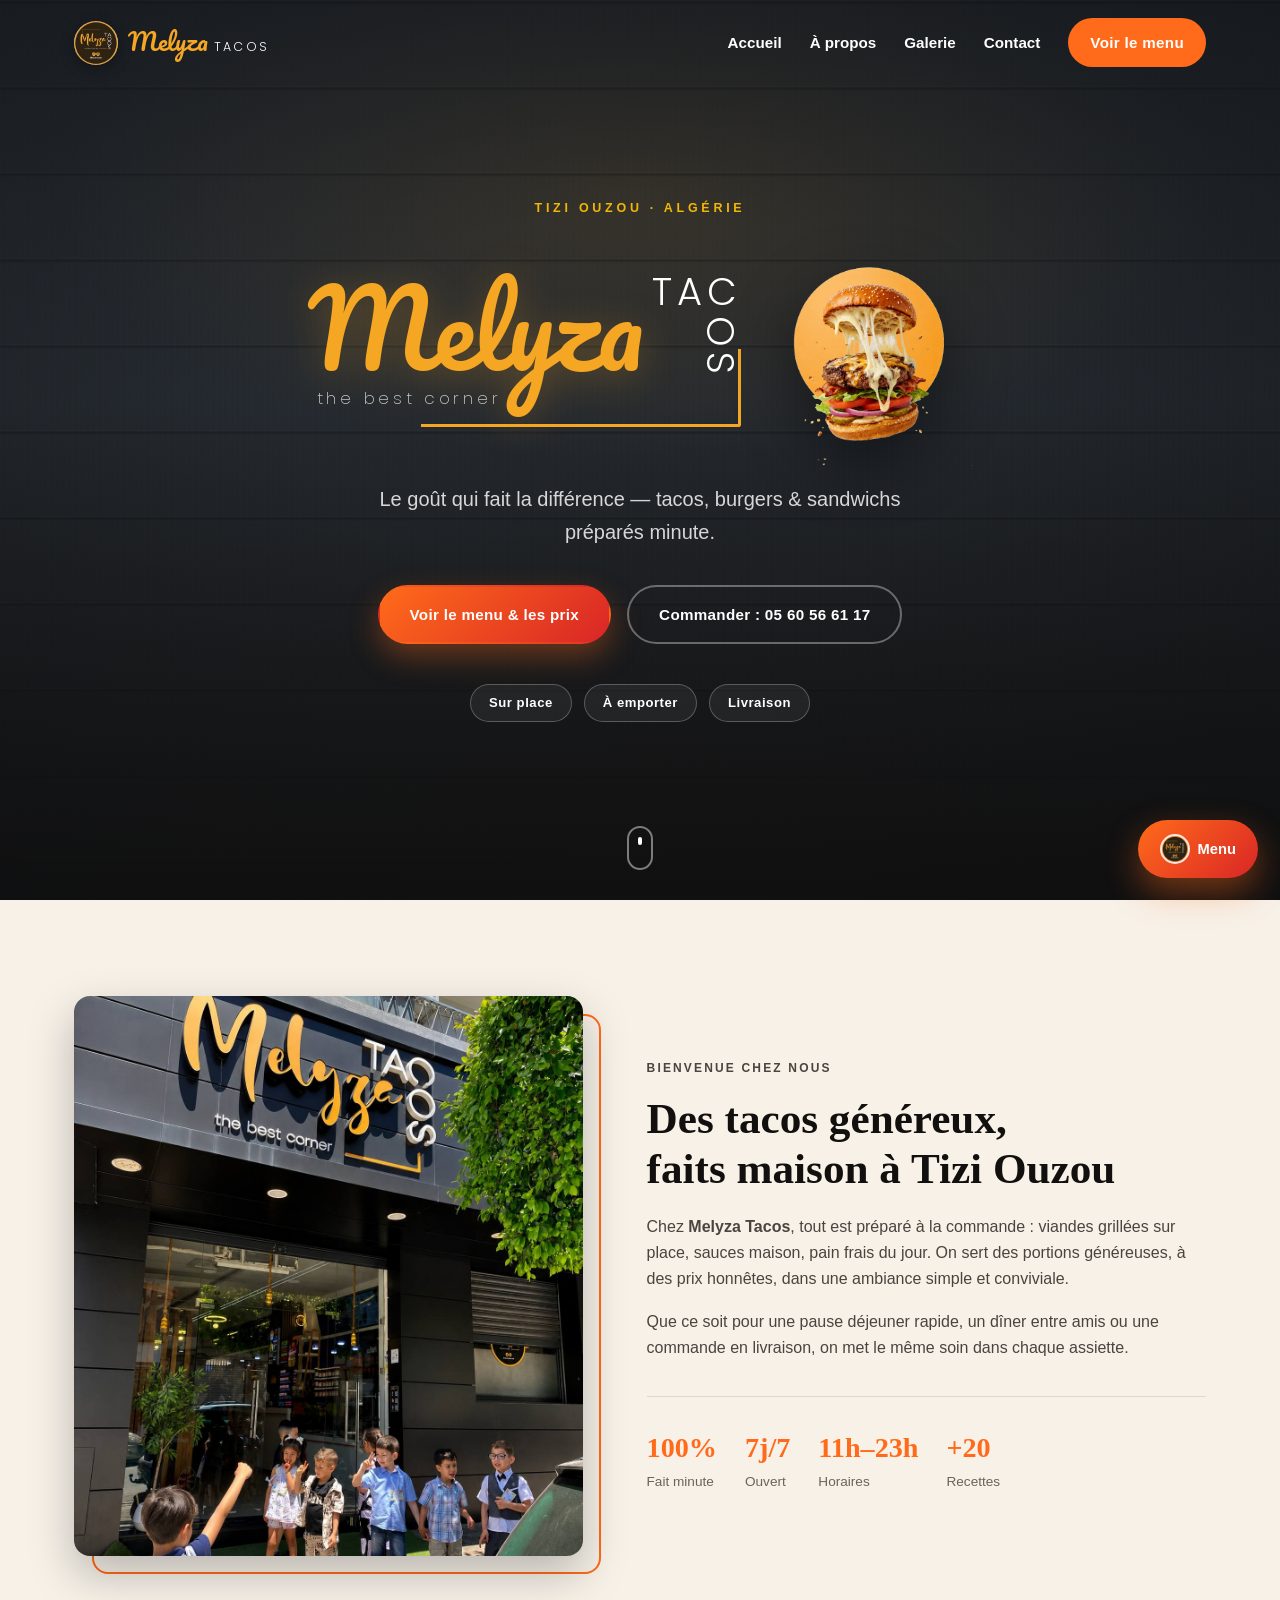
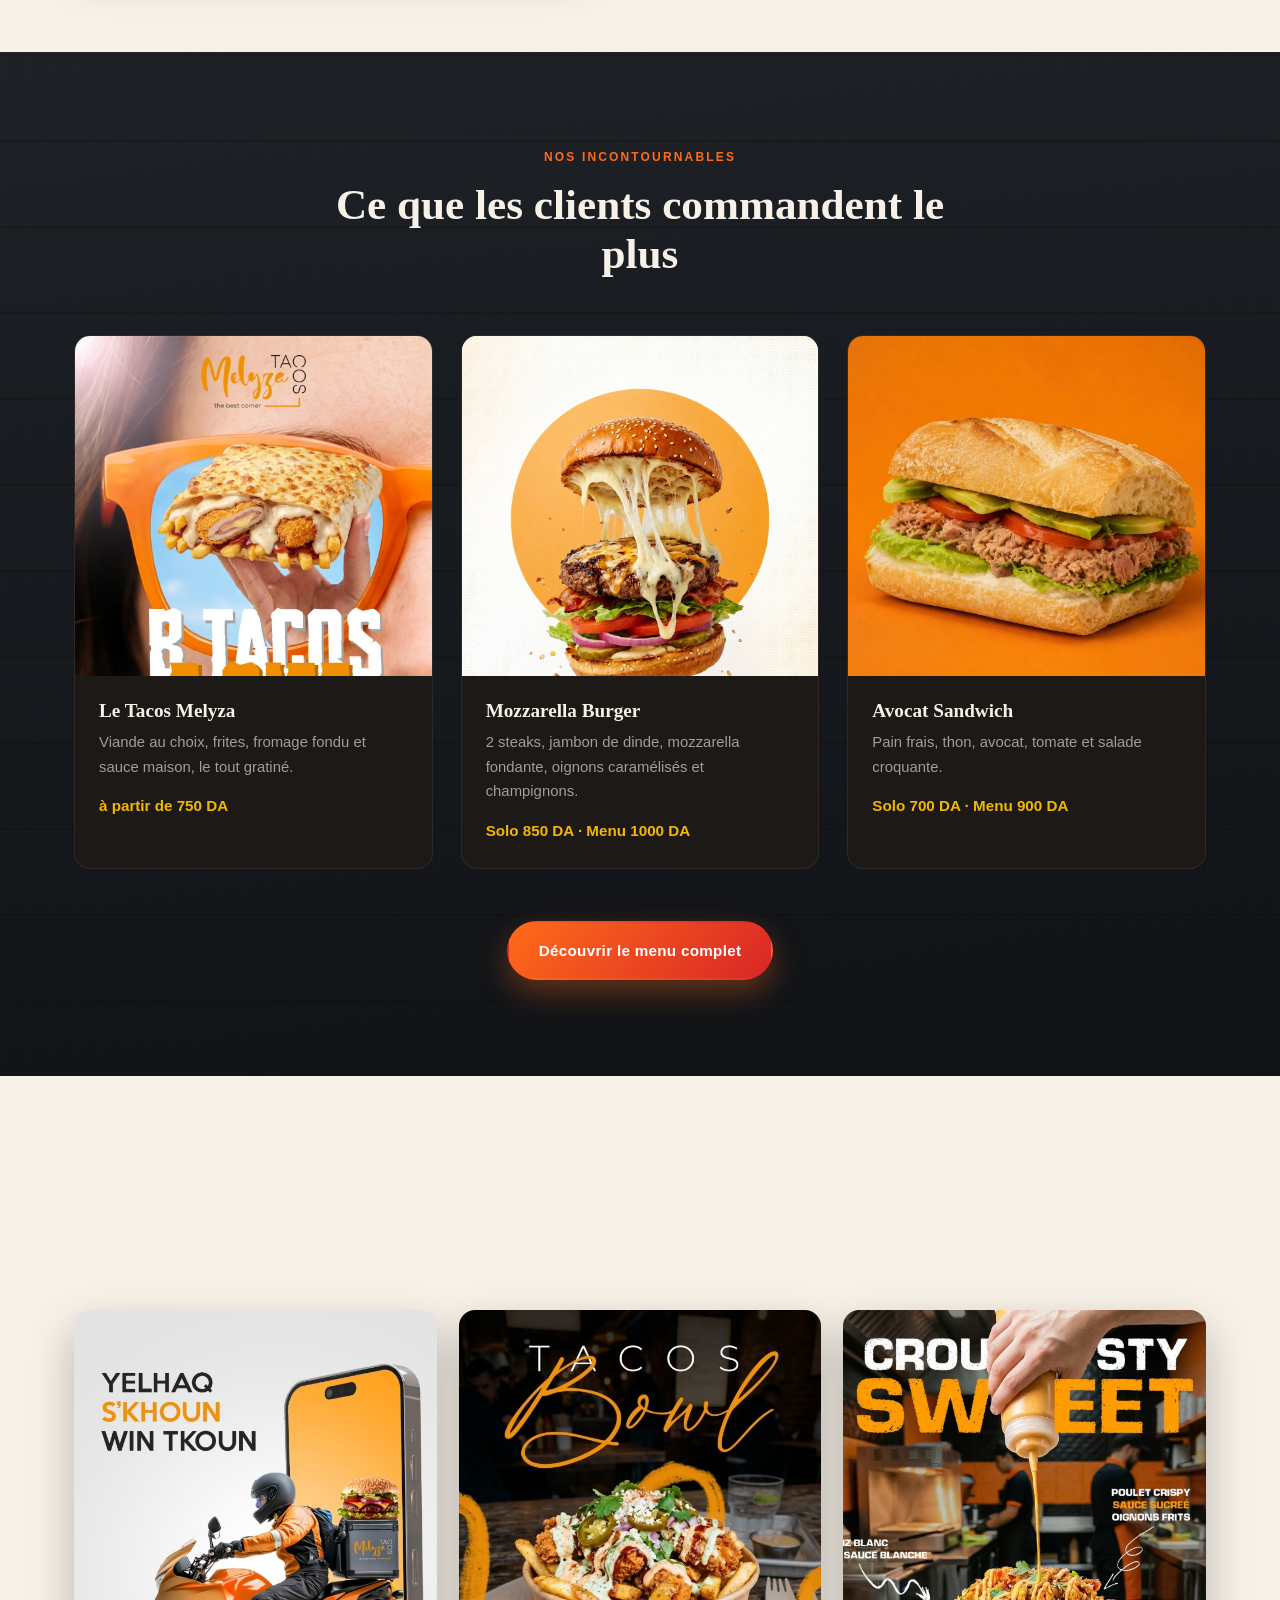
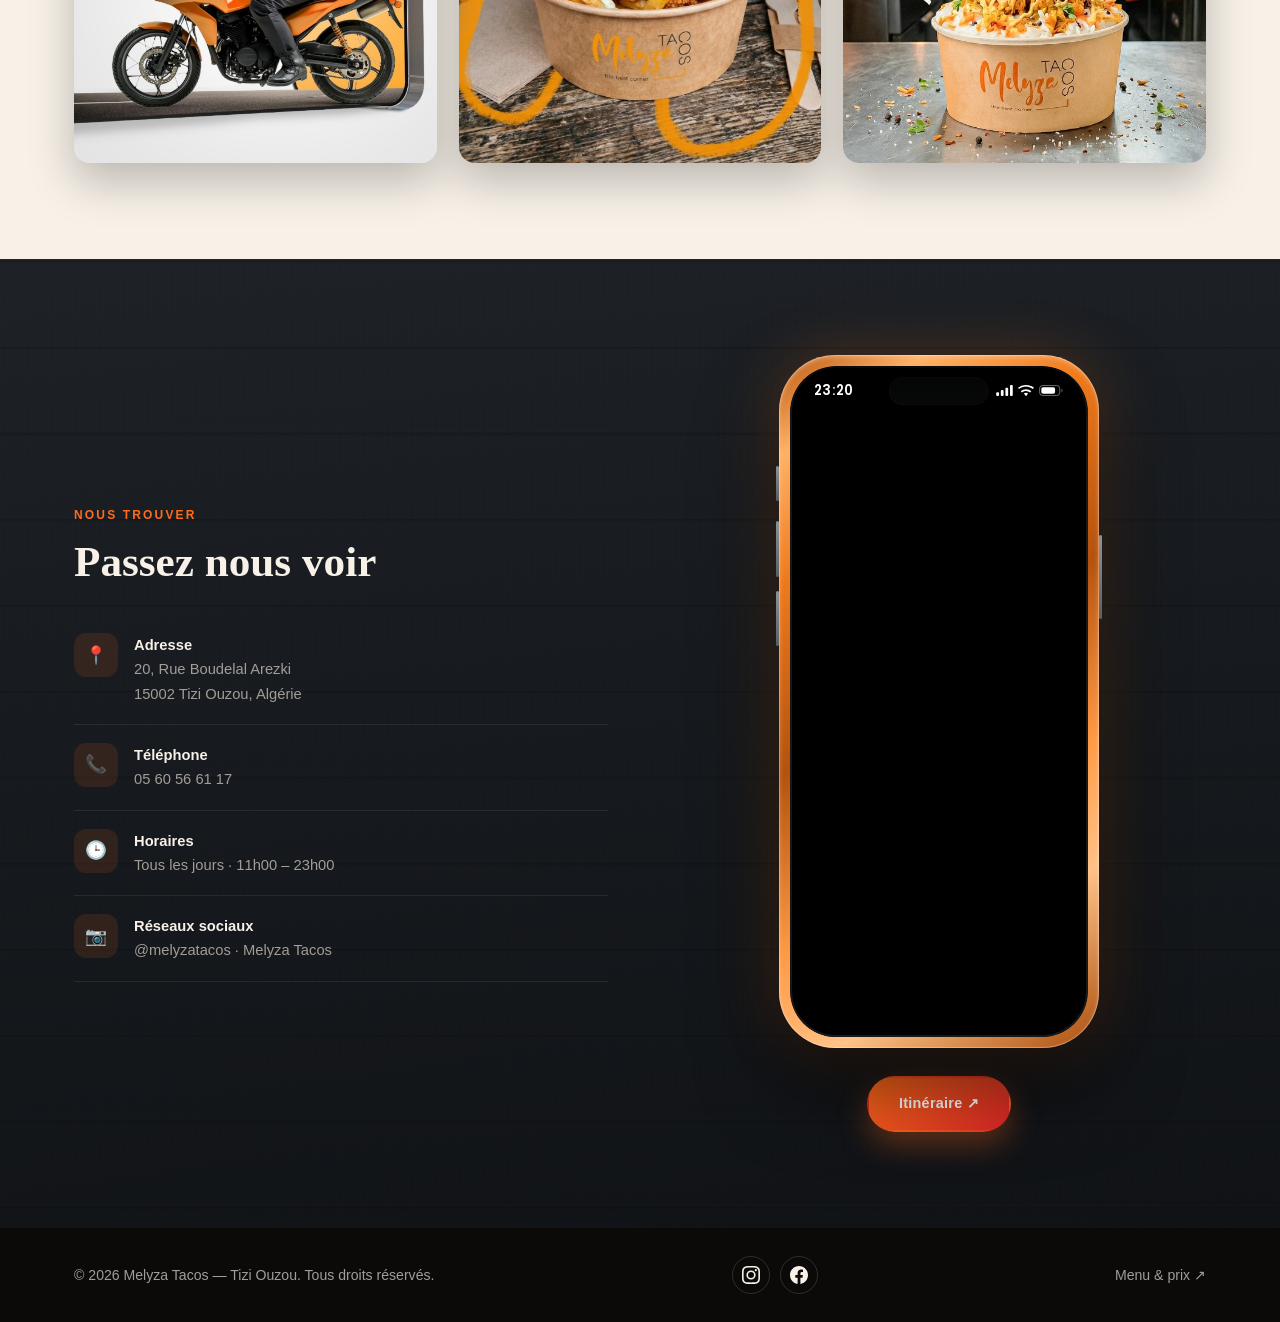
==== commit 8ea21e93: "Fond facade sur Nos incontournables et Contact, titre de la galerie" ====
--- a/index.html
+++ b/index.html
@@ -169,7 +169,7 @@
     <div class="container">
       <div class="section__head reveal">
         <p class="eyebrow">En images</p>
-        <h2>Le restaurant &amp; nos plats</h2>
+        <h2>Livraison · Sur place · À emporter</h2>
       </div>
 
       <div class="gallery__grid">
--- a/css/style.css
+++ b/css/style.css
@@ -425,6 +425,40 @@
 /* =========================================================
    SPÉCIALITÉS
    ========================================================= */
+/* Nos incontournables et Contact : même fond que la bannière (le bardage de la façade) */
+.specials,
+.contact {
+  position: relative;
+  background:
+    repeating-linear-gradient(
+      180deg,
+      rgba(255, 255, 255, .035) 0px,
+      rgba(255, 255, 255, .015) 1px,
+      rgba(0, 0, 0, .28) 2px,
+      rgba(0, 0, 0, .10) 4px,
+      transparent 5px,
+      transparent 86px
+    ),
+    repeating-linear-gradient(
+      90deg,
+      rgba(255, 255, 255, .012) 0px,
+      transparent 2px,
+      transparent 6px
+    ),
+    linear-gradient(170deg, #3a4149 0%, #2f353c 35%, #262b31 70%, #1c2025 100%);
+}
+/* voile sombre : les cartes, les titres et le téléphone restent bien lisibles */
+.specials::before,
+.contact::before {
+  content: "";
+  position: absolute;
+  inset: 0;
+  background: linear-gradient(180deg, rgba(12, 14, 17, .6), rgba(12, 14, 17, .75));
+  pointer-events: none;
+}
+.specials > *,
+.contact > * { position: relative; z-index: 1; }
+
 .cards { display: grid; grid-template-columns: repeat(3, 1fr); gap: 28px; }
 .card {
   background: var(--noir-2);
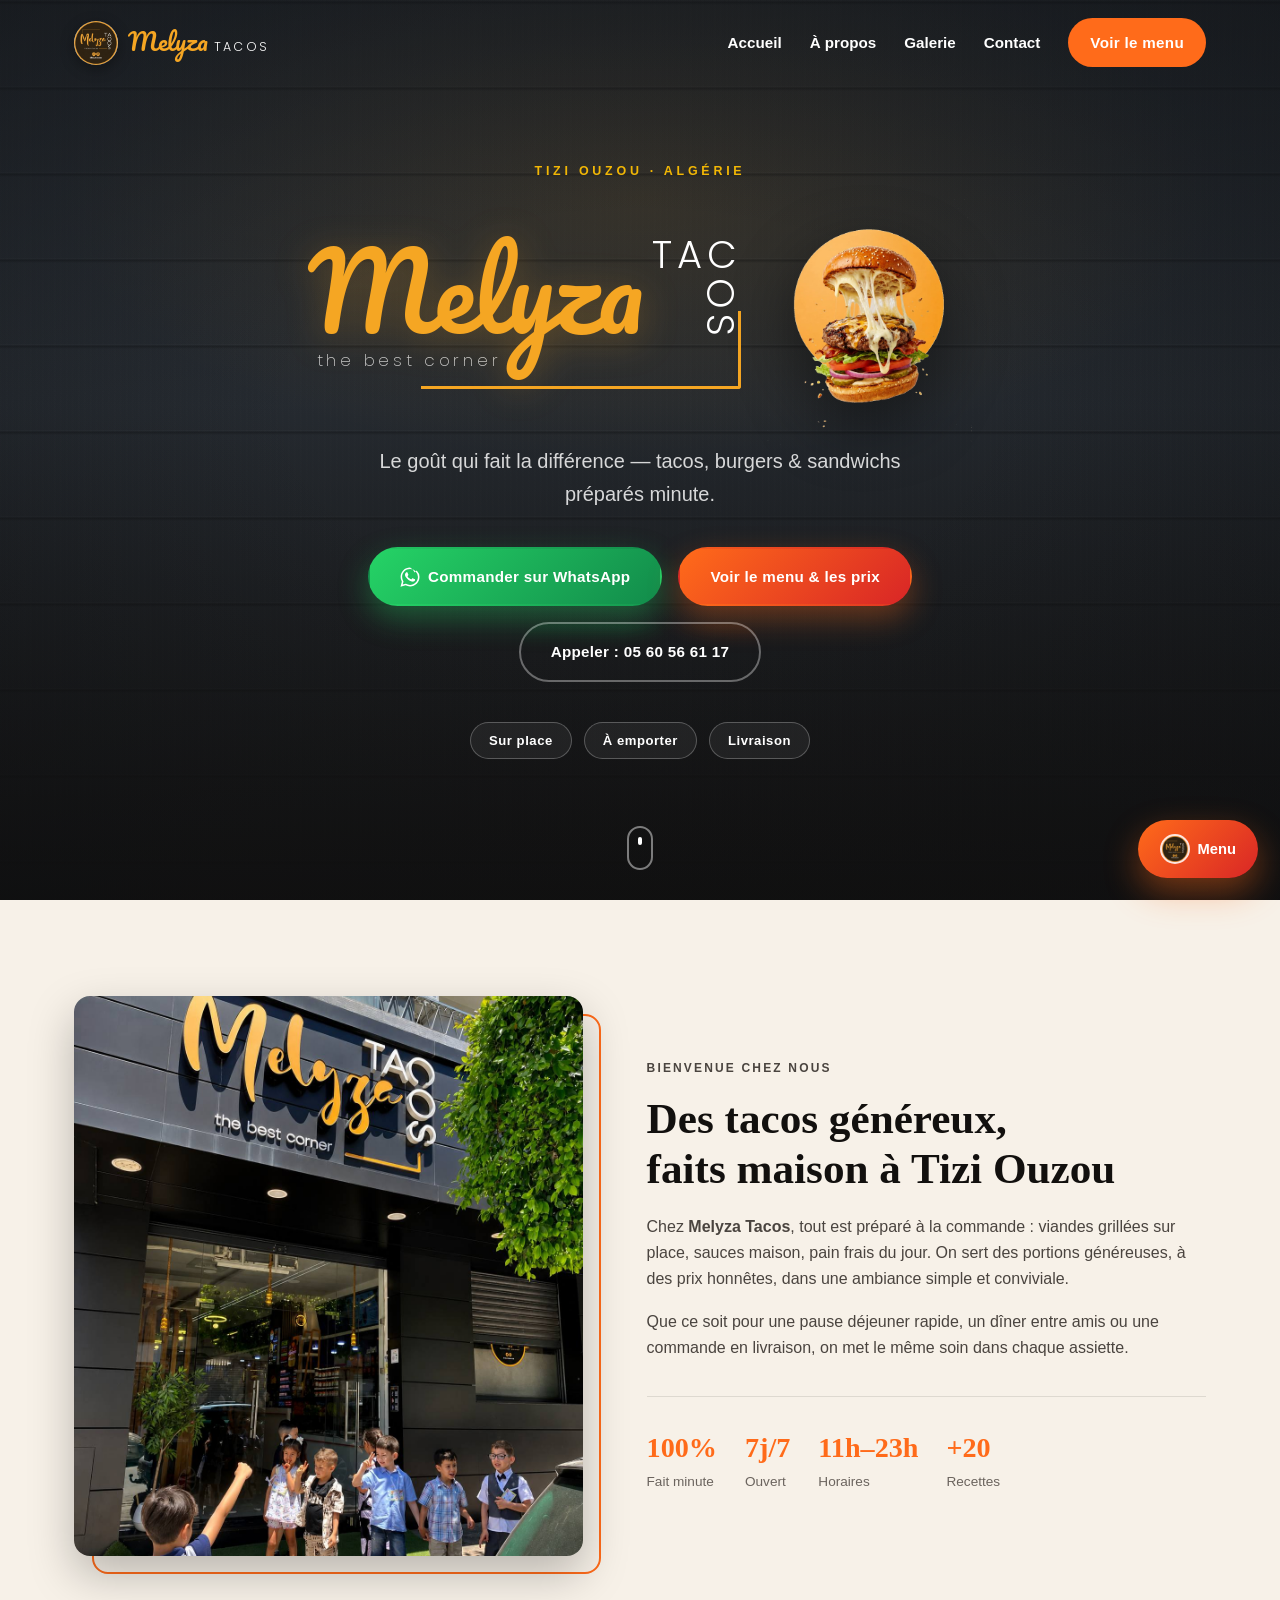
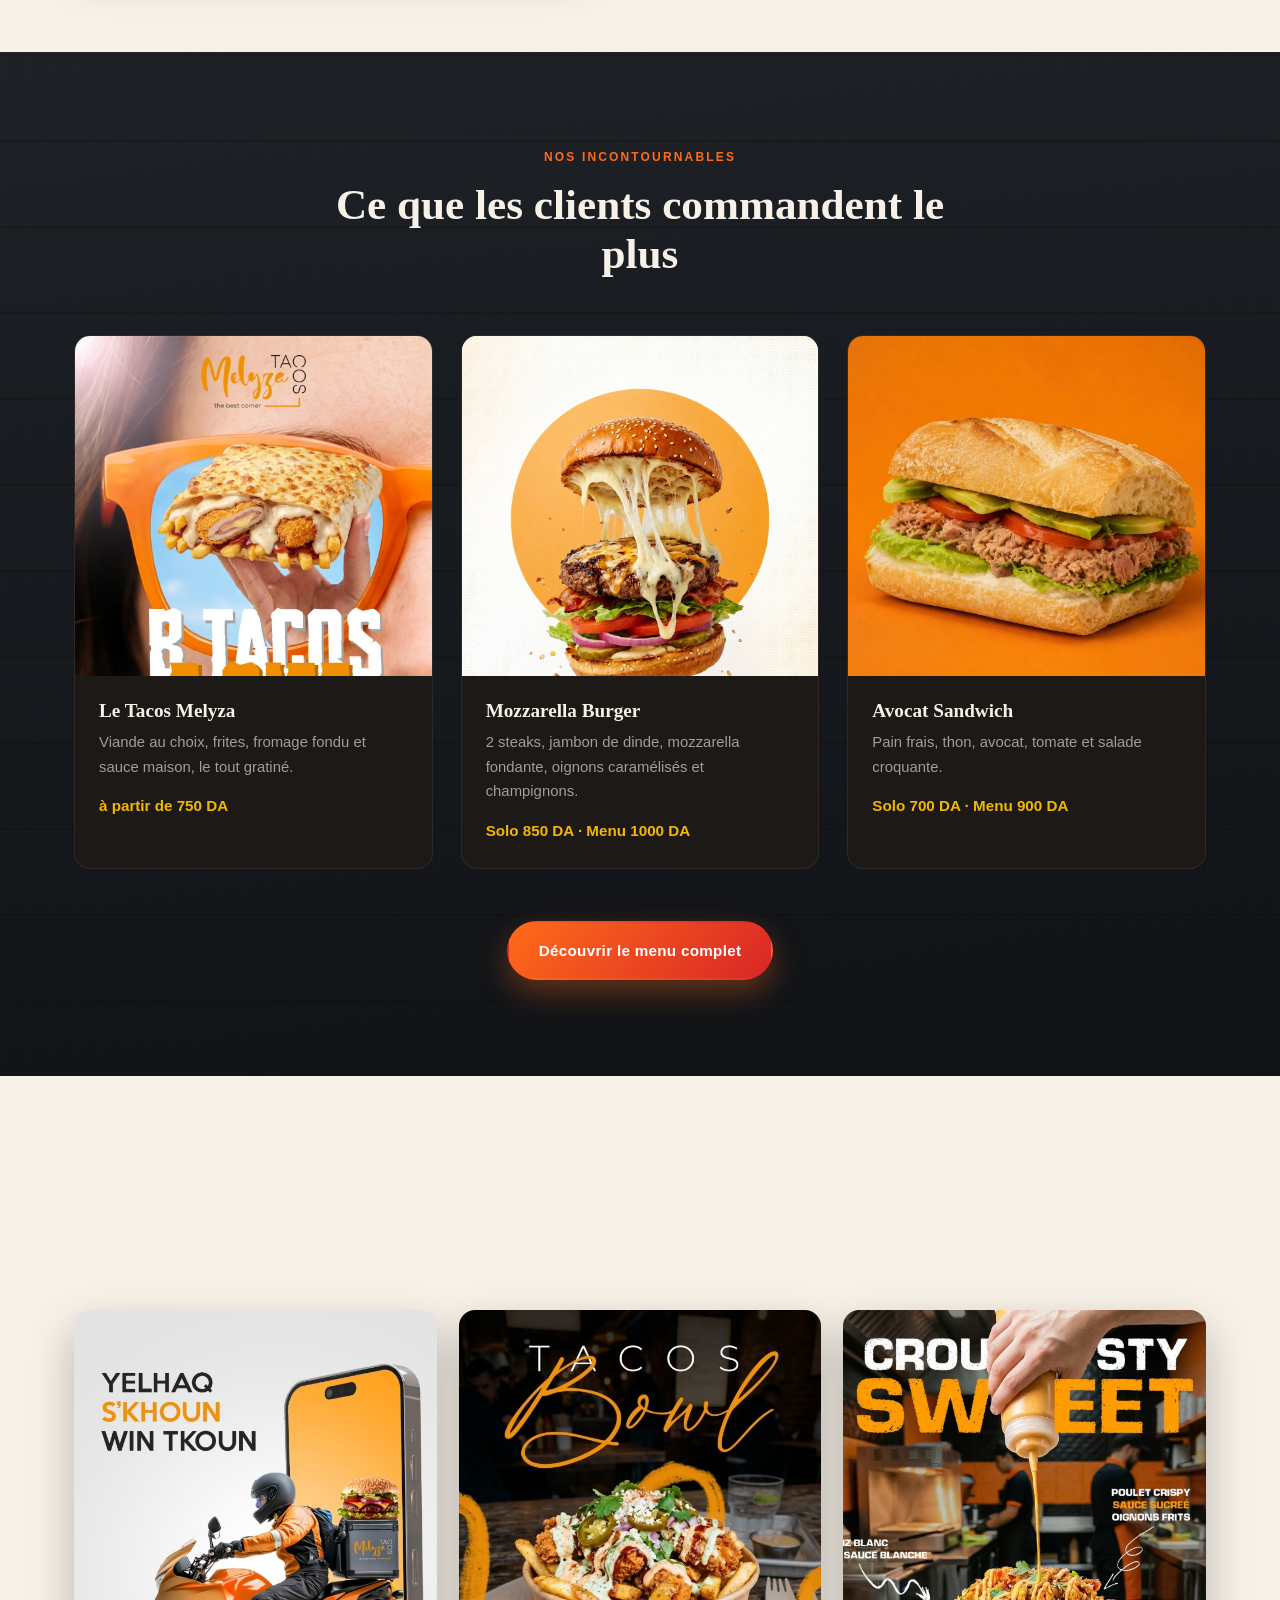
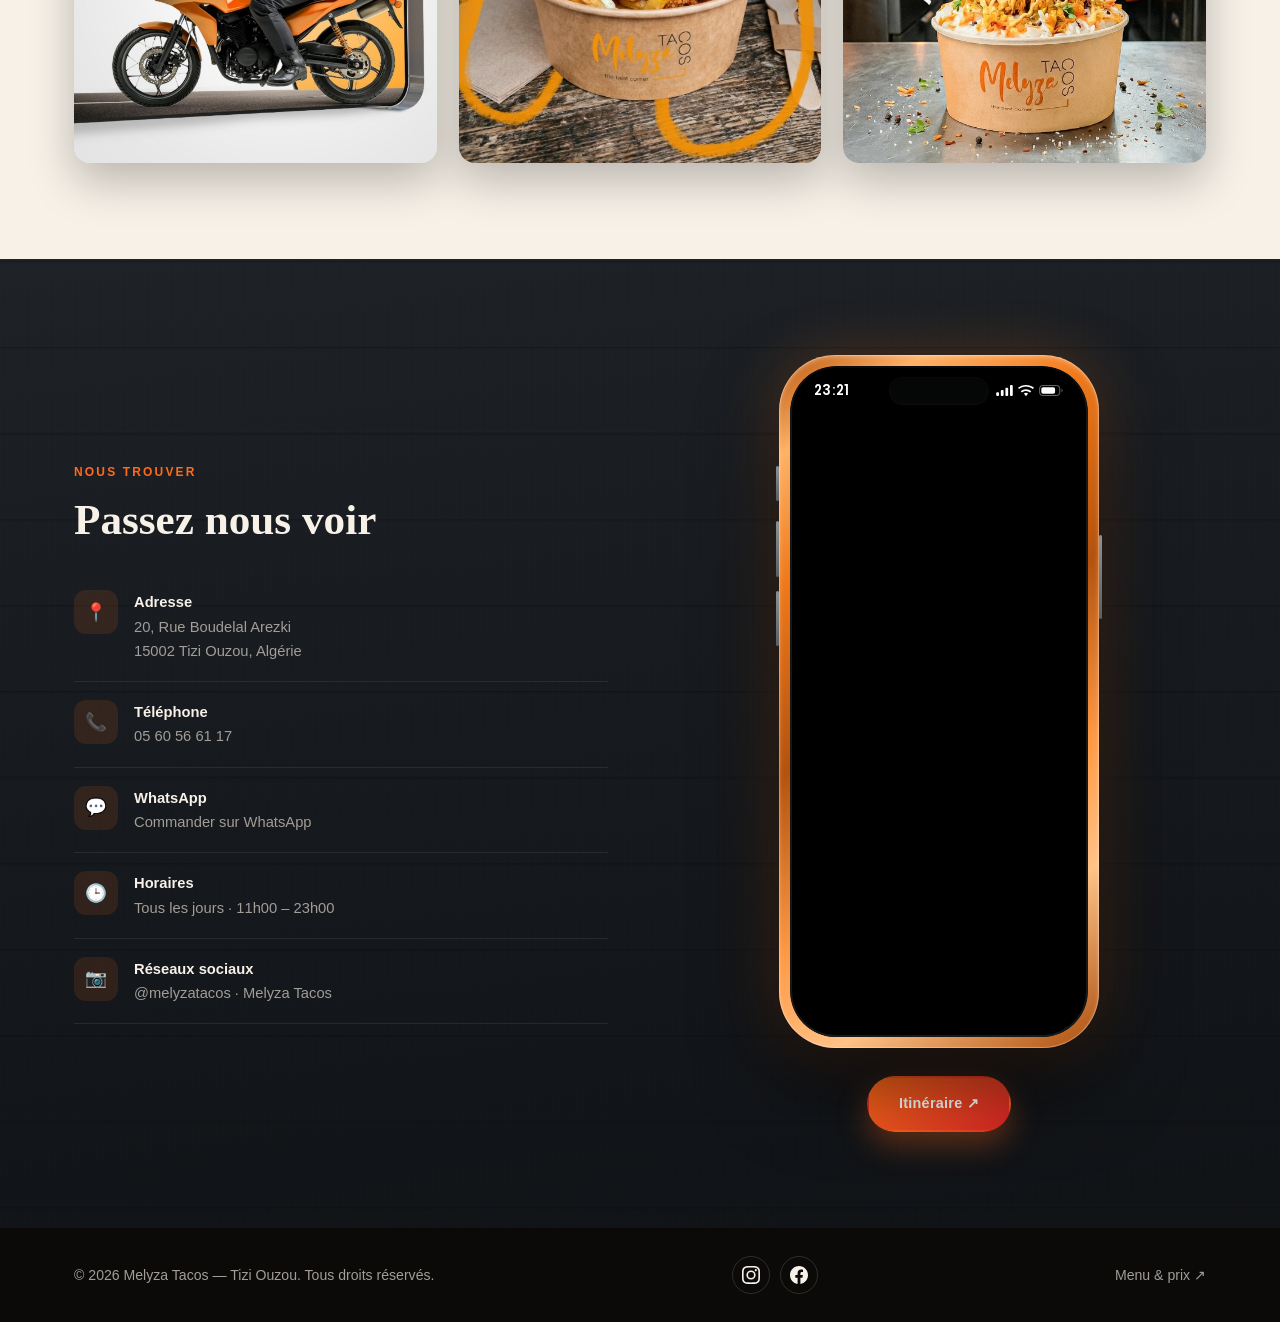
==== commit 53299ead: "Commande via WhatsApp - Boutons "Commander sur WhatsApp" : banniere d'accueil, section Contact, page" ====
--- a/index.html
+++ b/index.html
@@ -63,10 +63,17 @@
       <p class="hero__tagline">Le goût qui fait la différence — tacos, burgers &amp; sandwichs préparés minute.</p>
 
       <div class="hero__actions">
+        <a href="https://wa.me/213560566117?text=Bonjour%20Melyza%20Tacos%2C%20je%20voudrais%20passer%20une%20commande%20%3A"
+           target="_blank" rel="noopener" class="btn btn--whatsapp">
+          <svg viewBox="0 0 24 24" width="20" height="20" fill="currentColor" aria-hidden="true">
+            <path d="M17.5 14.4c-.3-.15-1.77-.87-2.04-.97-.27-.1-.47-.15-.67.15-.2.3-.77.97-.94 1.17-.17.2-.35.22-.65.07-.3-.15-1.26-.46-2.4-1.48-.89-.79-1.49-1.77-1.66-2.07-.17-.3-.02-.46.13-.61.13-.13.3-.35.45-.52.15-.17.2-.3.3-.5.1-.2.05-.37-.02-.52-.08-.15-.67-1.62-.92-2.22-.24-.58-.49-.5-.67-.51l-.57-.01c-.2 0-.52.07-.8.37-.27.3-1.04 1.02-1.04 2.48 0 1.46 1.07 2.87 1.22 3.07.15.2 2.1 3.2 5.08 4.49.71.31 1.26.49 1.69.62.71.23 1.36.2 1.87.12.57-.08 1.77-.72 2.02-1.42.25-.7.25-1.29.17-1.42-.07-.13-.27-.2-.57-.35zM12.05 21.5h-.01a9.5 9.5 0 0 1-4.83-1.32l-.35-.2-3.59.94.96-3.5-.23-.36a9.45 9.45 0 0 1-1.45-5.04c0-5.23 4.26-9.48 9.5-9.48 2.54 0 4.92.99 6.71 2.78a9.4 9.4 0 0 1 2.78 6.71c0 5.23-4.26 9.48-9.5 9.48zm5.53-15A11.36 11.36 0 0 0 12.05.68C5.8.68.72 5.76.72 12a11.3 11.3 0 0 0 1.51 5.67L.6 23.6l6.07-1.59a11.34 11.34 0 0 0 5.38 1.37h.01c6.24 0 11.32-5.08 11.33-11.32a11.26 11.26 0 0 0-3.31-8z"/>
+          </svg>
+          Commander sur WhatsApp
+        </a>
         <a href="menu.html" target="_blank" rel="noopener" class="btn btn--primary">
           Voir le menu &amp; les prix
         </a>
-        <a href="tel:+213560566117" class="btn btn--ghost">Commander&nbsp;: 05 60 56 61 17</a>
+        <a href="tel:+213560566117" class="btn btn--ghost">Appeler&nbsp;: 05 60 56 61 17</a>
       </div>
 
       <ul class="hero__badges">
@@ -211,6 +218,13 @@
             <div>
               <strong>Téléphone</strong>
               <p><a href="tel:+213560566117">05 60 56 61 17</a></p>
+            </div>
+          </li>
+          <li>
+            <span class="contact__ico">💬</span>
+            <div>
+              <strong>WhatsApp</strong>
+              <p><a href="https://wa.me/213560566117?text=Bonjour%20Melyza%20Tacos%2C%20je%20voudrais%20passer%20une%20commande%20%3A" target="_blank" rel="noopener">Commander sur WhatsApp</a></p>
             </div>
           </li>
           <li>
--- a/css/style.css
+++ b/css/style.css
@@ -112,6 +112,14 @@
 .btn--ghost:hover { background: #fff; color: var(--noir); }
 .btn--sm { padding: 10px 20px; font-size: .85rem; background: var(--orange); color: #fff; }
 .btn--sm:hover { background: var(--rouge); }
+/* Bouton WhatsApp (vert de la marque WhatsApp) */
+.btn--whatsapp {
+  background: linear-gradient(135deg, #25d366, #128c4b);
+  color: #fff;
+  box-shadow: 0 12px 30px rgba(37, 211, 102, .35);
+}
+.btn--whatsapp:hover { transform: translateY(-3px); box-shadow: 0 18px 40px rgba(37, 211, 102, .45); }
+.btn--whatsapp svg { flex: 0 0 auto; }
 
 /* =========================================================
    NAVIGATION
@@ -730,16 +738,17 @@
   border: 2px solid rgba(255, 255, 255, .85);
   flex: 0 0 auto;
 }
-/* Bouton "Commander" : flottant, centré en bas de l'écran */
-.fab--call {
+/* Bouton "Commander sur WhatsApp" : flottant, centré en bas de l'écran */
+.fab--whatsapp {
   right: auto;
   left: 50%;
   bottom: 26px;
   transform: translateX(-50%);
-  background: linear-gradient(135deg, #16a34a, #0d7a37);
-  box-shadow: 0 14px 34px rgba(22, 163, 74, .45);
-}
-.fab--call:hover { transform: translateX(-50%) translateY(-4px) scale(1.04); }
+  background: linear-gradient(135deg, #25d366, #128c4b);
+  box-shadow: 0 14px 34px rgba(37, 211, 102, .45);
+}
+.fab--whatsapp:hover { transform: translateX(-50%) translateY(-4px) scale(1.04); }
+.fab--whatsapp svg { flex: 0 0 auto; }
 
 /* =========================================================
    PAGE MENU
@@ -817,6 +826,17 @@
   -webkit-background-clip: text; background-clip: text; color: transparent;
 }
 .menu-hero p { color: var(--gris); font-size: .95rem; }
+.menu-astuce {
+  display: inline-block;
+  margin-top: 14px;
+  padding: 9px 18px;
+  border-radius: 999px;
+  background: rgba(37, 211, 102, .14);
+  border: 1px solid rgba(37, 211, 102, .4);
+  color: #4ade80 !important;
+  font-weight: 600;
+  font-size: .86rem !important;
+}
 
 .menu-tabs {
   display: flex; flex-wrap: wrap; justify-content: center; gap: 10px;
@@ -915,12 +935,107 @@
 .menu-list--compact { grid-template-columns: repeat(3, 1fr); }
 
 .menu-item {
+  position: relative;
   display: flex; align-items: baseline; gap: 12px;
   padding: 16px 0;
   border-bottom: 1px dashed rgba(255, 255, 255, .1);
   transition: padding-left .3s var(--ease);
 }
 .menu-item:hover { padding-left: 8px; }
+
+/* Plat cliquable : commande directe sur WhatsApp */
+.menu-item--commandable {
+  cursor: pointer;
+  padding-right: 34px;
+  border-radius: 10px;
+  transition: background .25s, padding .3s var(--ease);
+}
+.menu-item--commandable:hover {
+  background: rgba(37, 211, 102, .1);
+  padding-left: 10px;
+}
+.menu-item__wa {
+  position: absolute;
+  right: 8px;
+  top: 50%;
+  transform: translateY(-50%) scale(.9);
+  color: #25d366;
+  opacity: .5;
+  transition: opacity .25s, transform .25s var(--ease);
+  pointer-events: none;
+}
+.menu-item__wa svg { display: block; }
+.menu-item--commandable:hover .menu-item__wa,
+.menu-item--commandable:focus-visible .menu-item__wa {
+  opacity: 1;
+  transform: translateY(-50%) scale(1.1);
+}
+.menu-item--commandable:focus-visible {
+  outline: 2px solid #25d366;
+  outline-offset: 2px;
+}
+
+/* Fenêtre de choix Solo / Menu avant l'envoi WhatsApp */
+.choix {
+  position: fixed; inset: 0; z-index: 210;
+  background: rgba(6, 5, 4, .82);
+  backdrop-filter: blur(4px);
+  display: grid; place-items: center;
+  padding: 24px;
+  animation: fadeIn .25s ease;
+}
+.choix[hidden] { display: none; }
+.choix__card {
+  position: relative;
+  width: 100%;
+  max-width: 380px;
+  background: linear-gradient(180deg, #24201d, #17140f);
+  border: 1px solid rgba(255, 255, 255, .1);
+  border-radius: 22px;
+  padding: 30px 26px 26px;
+  text-align: center;
+  box-shadow: 0 30px 70px rgba(0, 0, 0, .6);
+  animation: fadeUp .4s var(--ease) both;
+}
+.choix__close {
+  position: absolute; top: 14px; right: 14px;
+  width: 34px; height: 34px;
+  border-radius: 50%;
+  border: 1px solid rgba(255, 255, 255, .18);
+  background: rgba(255, 255, 255, .06);
+  color: #fff; font-size: .9rem; cursor: pointer;
+  transition: background .2s, transform .2s;
+}
+.choix__close:hover { background: var(--orange); transform: rotate(90deg); }
+.choix__label {
+  text-transform: uppercase; letter-spacing: .16em;
+  font-size: .72rem; font-weight: 700; color: var(--orange);
+}
+.choix__nom {
+  font-size: 1.5rem; color: #fff; margin: 6px 0 4px;
+}
+.choix__q { color: var(--gris); font-size: .9rem; margin-bottom: 22px; }
+.choix__btns { display: flex; gap: 14px; }
+.choix__opt {
+  flex: 1;
+  display: flex; flex-direction: column; align-items: center; gap: 4px;
+  padding: 18px 12px;
+  border-radius: 14px;
+  border: 2px solid rgba(255, 255, 255, .14);
+  background: rgba(255, 255, 255, .04);
+  color: #fff; cursor: pointer;
+  font: inherit;
+  transition: border-color .25s, background .25s, transform .25s var(--ease);
+}
+.choix__opt span { font-weight: 700; font-size: 1.05rem; letter-spacing: .02em; }
+.choix__opt strong { font-family: var(--font-title); font-size: 1.3rem; color: var(--or); }
+.choix__opt em { font-style: normal; font-size: .72rem; color: var(--gris); }
+.choix__opt:hover {
+  border-color: #25d366;
+  background: rgba(37, 211, 102, .12);
+  transform: translateY(-3px);
+}
+.choix__opt--menu { border-color: rgba(37, 211, 102, .4); }
 .menu-item__info { flex: 1; }
 .menu-item__info h3 { font-size: 1.05rem; margin-bottom: 3px; }
 .menu-item__info p { color: var(--gris); font-size: .86rem; line-height: 1.5; }
@@ -1017,7 +1132,7 @@
   .about__stats { gap: 22px; }
   .fab span { display: none; }
   .fab { padding: 16px; }
-  /* Sur téléphone, le bouton Commander garde son texte : c'est l'action principale */
-  .fab--call { padding: 14px 24px; }
-  .fab--call span { display: inline; }
-}
+  /* Sur téléphone, le bouton WhatsApp garde son texte : c'est l'action principale */
+  .fab--whatsapp { padding: 14px 22px; }
+  .fab--whatsapp span { display: inline; }
+}
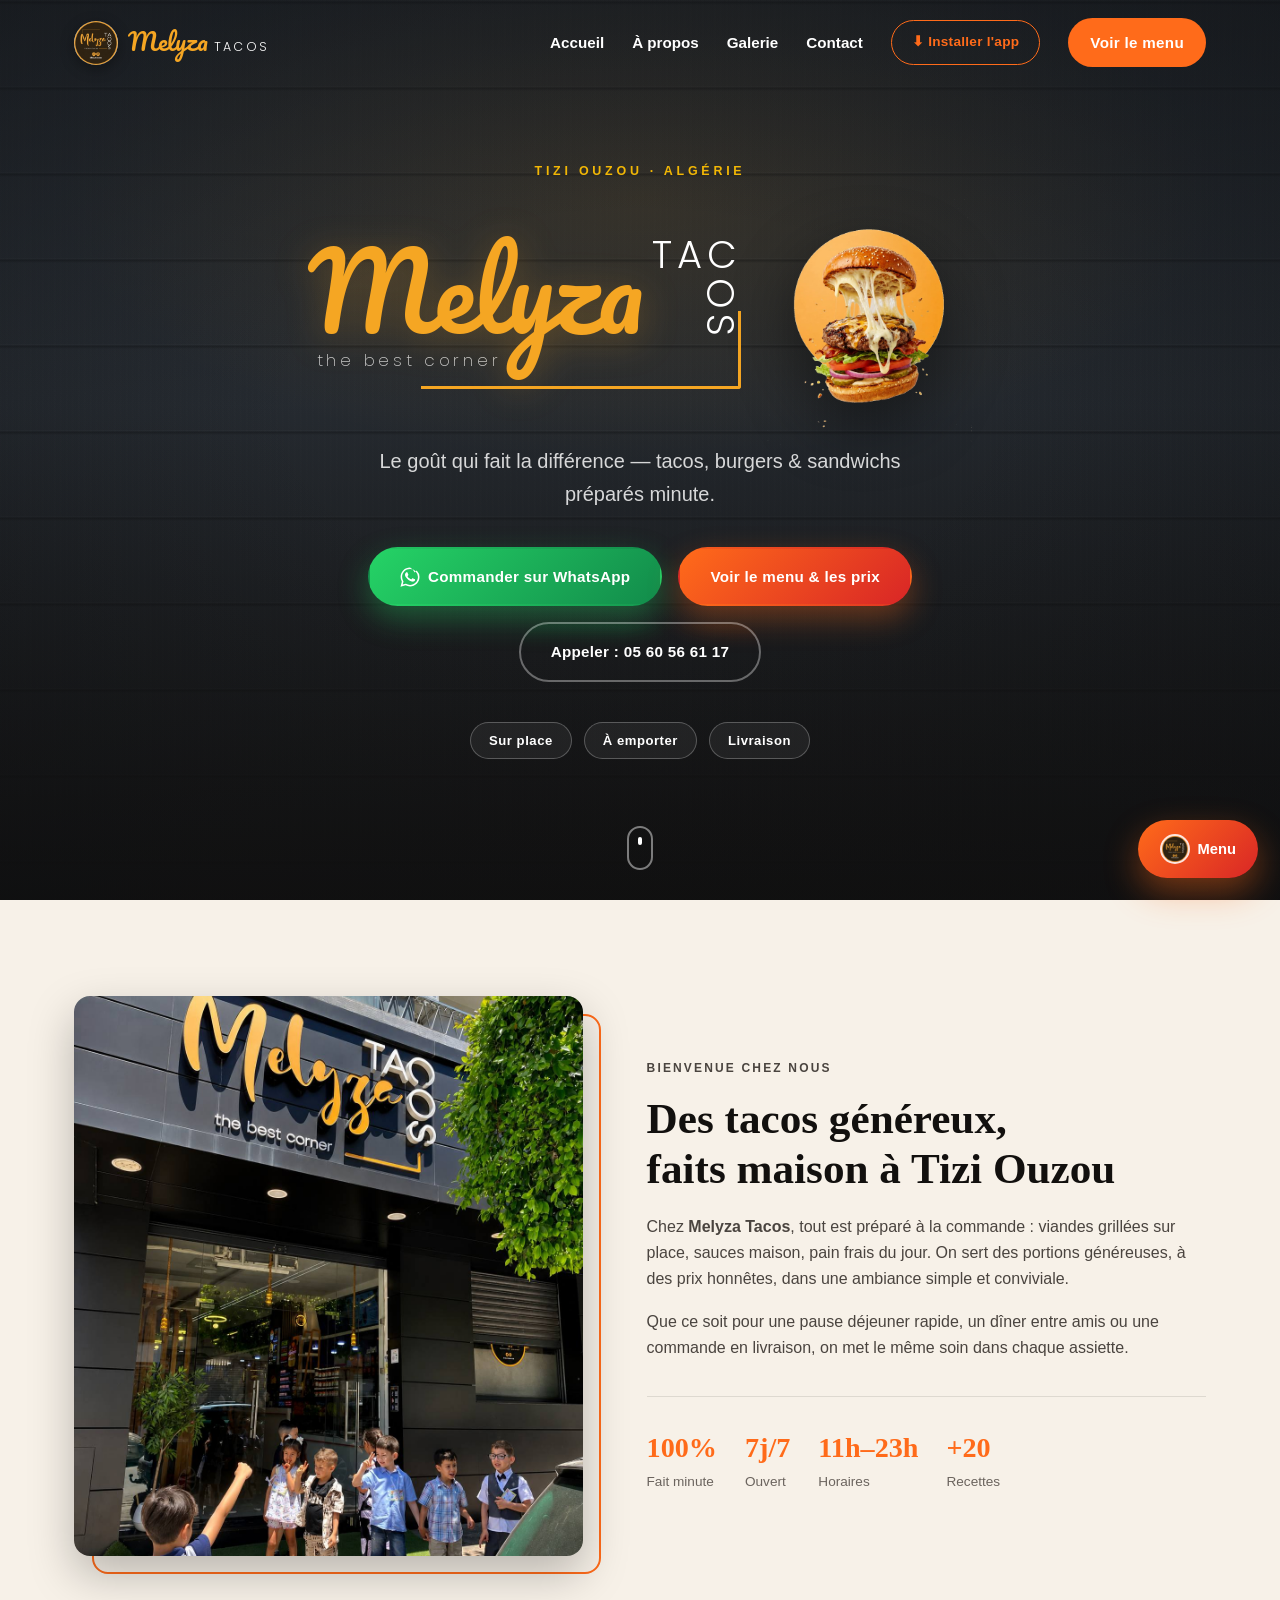
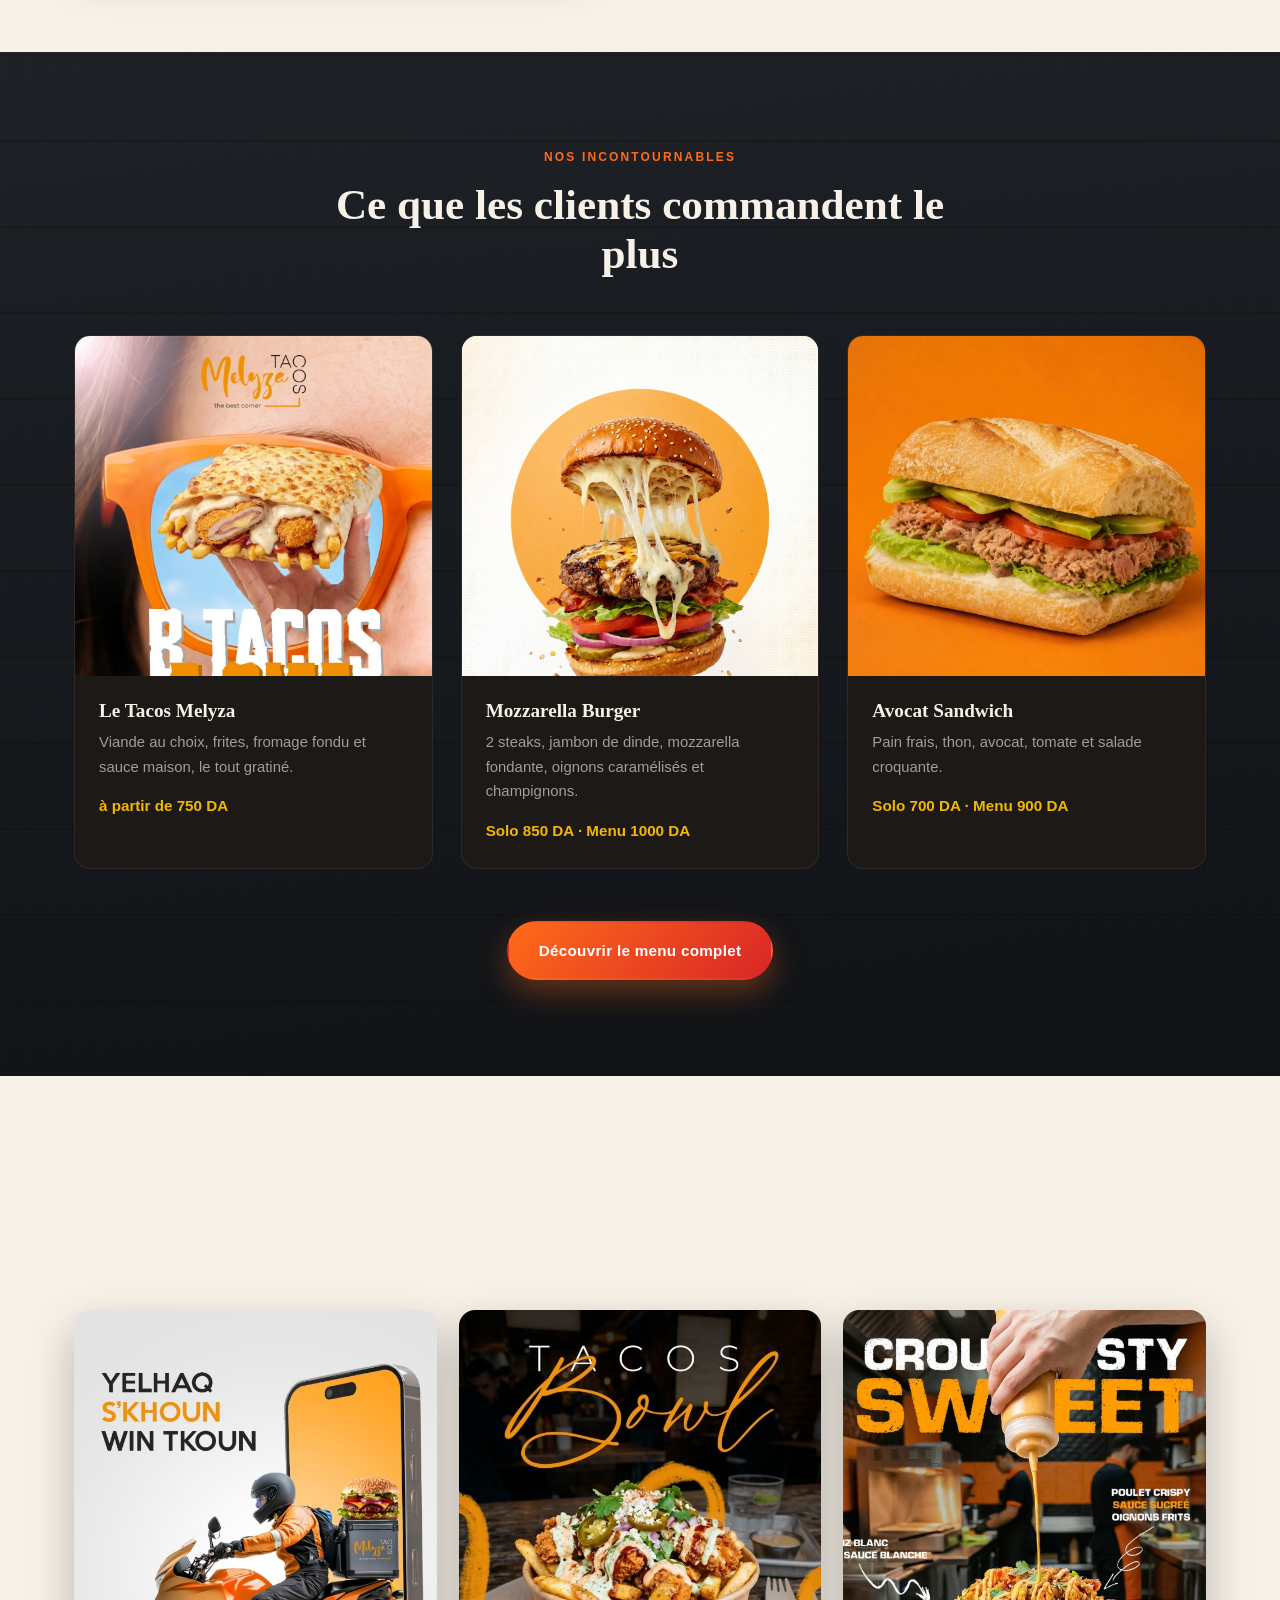
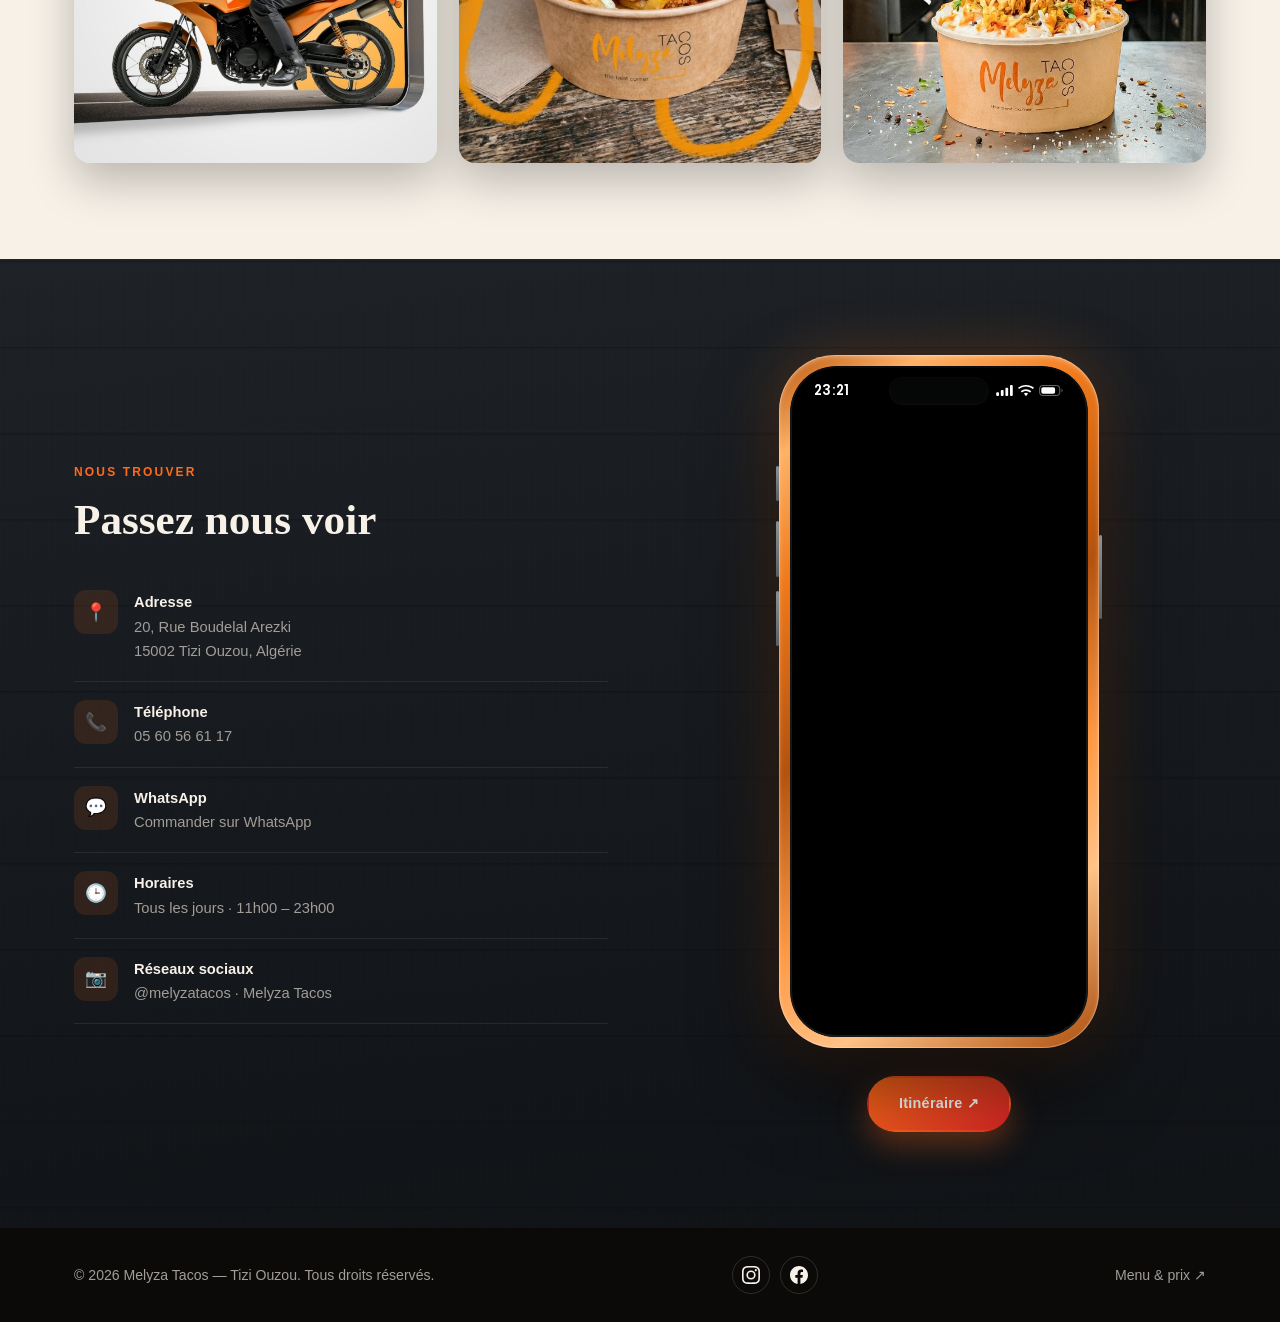
==== commit 2af68cca: "Application installable (PWA) - manifest.webmanifest : nom, icones, couleurs, mode plein ecran - sw." ====
--- a/index.html
+++ b/index.html
@@ -2,9 +2,18 @@
 <html lang="fr">
 <head>
   <meta charset="UTF-8" />
-  <meta name="viewport" content="width=device-width, initial-scale=1.0" />
+  <meta name="viewport" content="width=device-width, initial-scale=1.0, viewport-fit=cover" />
   <title>Melyza Tacos — Tizi Ouzou</title>
   <meta name="description" content="Melyza Tacos, restaurant de tacos, burgers et sandwichs à Tizi Ouzou. Sur place, à emporter et en livraison." />
+
+  <!-- Application installable (PWA) -->
+  <link rel="manifest" href="manifest.webmanifest" />
+  <meta name="theme-color" content="#12100e" />
+  <link rel="apple-touch-icon" href="images/icons/apple-touch-icon.png" />
+  <meta name="apple-mobile-web-app-capable" content="yes" />
+  <meta name="apple-mobile-web-app-status-bar-style" content="black-translucent" />
+  <meta name="apple-mobile-web-app-title" content="Melyza Tacos" />
+  <meta name="mobile-web-app-capable" content="yes" />
 
   <!-- Polices de l'enseigne : Pacifico = script "Melyza", Poppins = "TACOS" et le slogan -->
   <link rel="preconnect" href="https://fonts.googleapis.com" />
@@ -30,6 +39,7 @@
         <a href="#apropos">À propos</a>
         <a href="#galerie">Galerie</a>
         <a href="#contact">Contact</a>
+        <button id="installApp" class="btn btn--sm btn--install" hidden>⬇ Installer l'app</button>
         <a href="menu.html" target="_blank" rel="noopener" class="btn btn--sm">Voir le menu</a>
       </nav>
 
--- a/css/style.css
+++ b/css/style.css
@@ -112,6 +112,18 @@
 .btn--ghost:hover { background: #fff; color: var(--noir); }
 .btn--sm { padding: 10px 20px; font-size: .85rem; background: var(--orange); color: #fff; }
 .btn--sm:hover { background: var(--rouge); }
+/* Bouton "Installer l'app" (visible seulement si l'installation est possible) */
+.btn--install {
+  background: transparent;
+  border: 1.5px solid var(--orange);
+  color: var(--orange);
+  cursor: pointer;
+  font: inherit;
+  font-size: .85rem;
+  font-weight: 700;
+}
+.btn--install:hover { background: var(--orange); color: #fff; }
+
 /* Bouton WhatsApp (vert de la marque WhatsApp) */
 .btn--whatsapp {
   background: linear-gradient(135deg, #25d366, #128c4b);
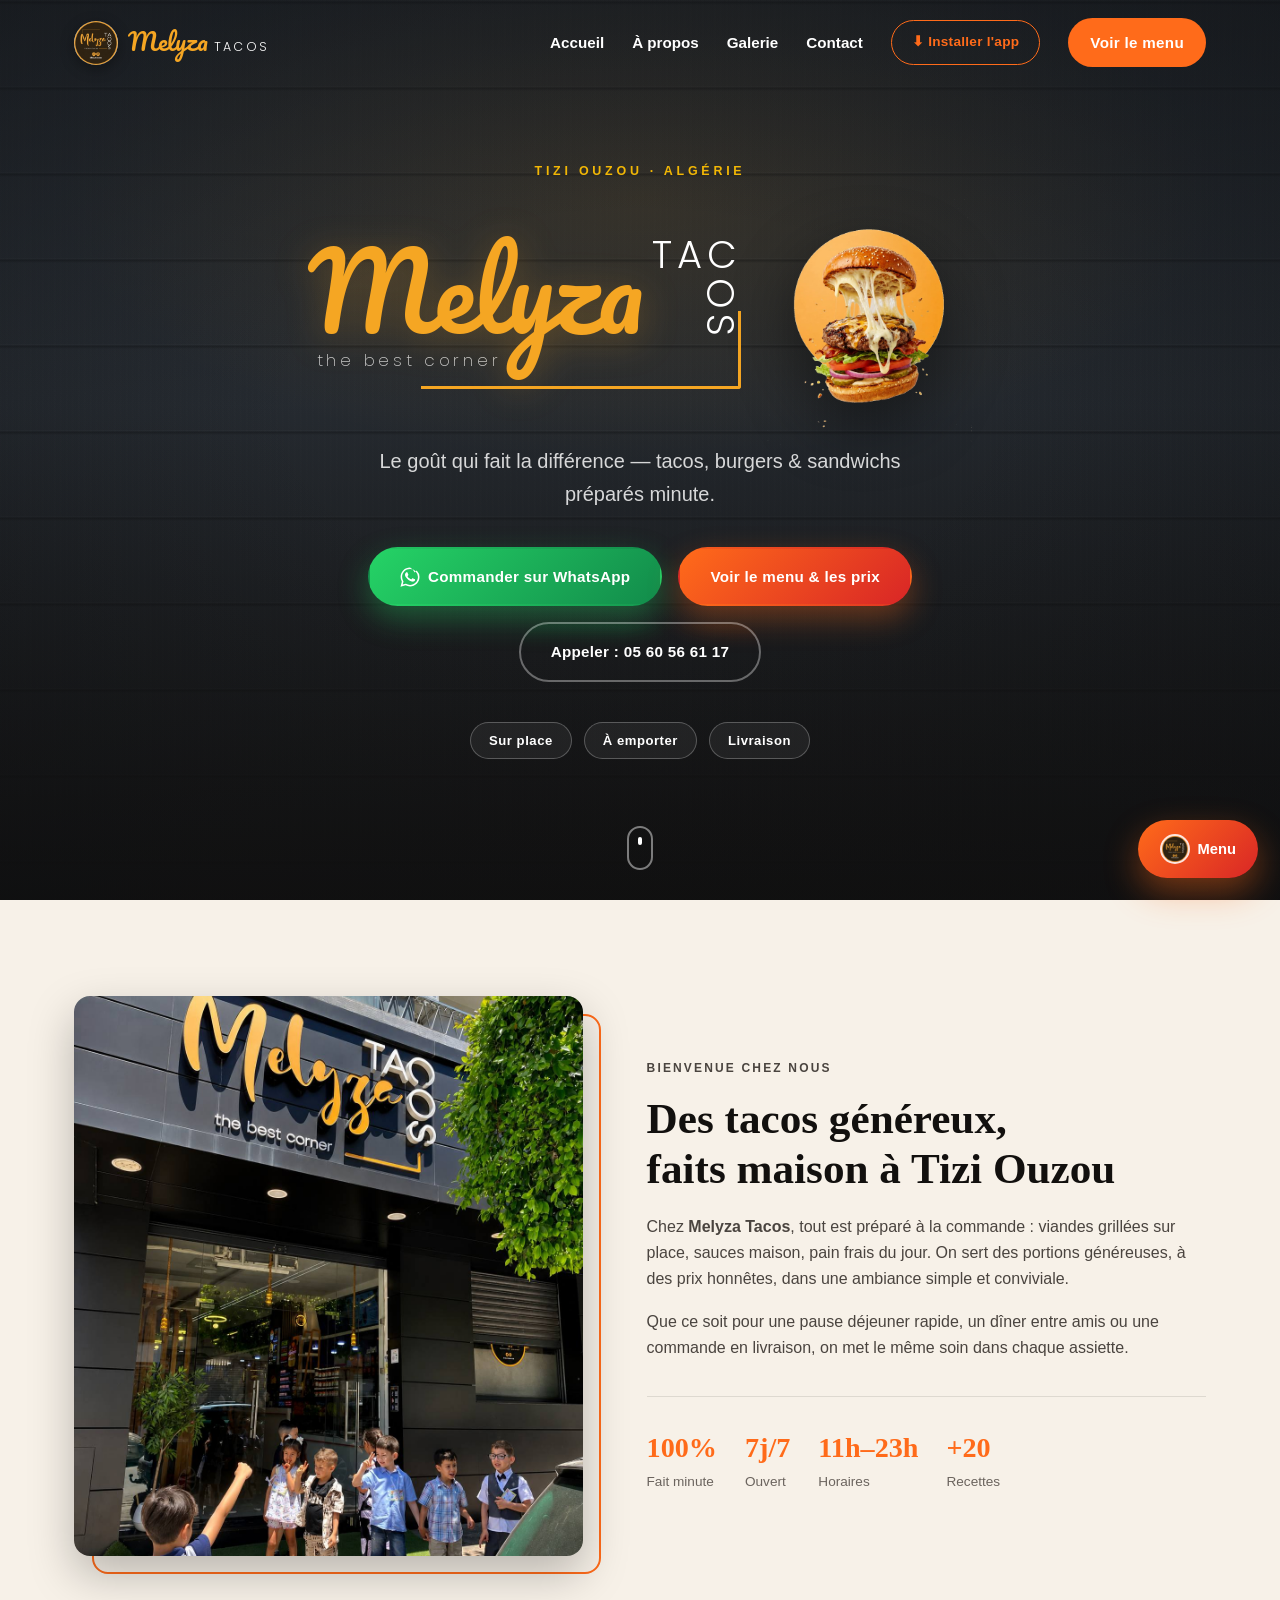
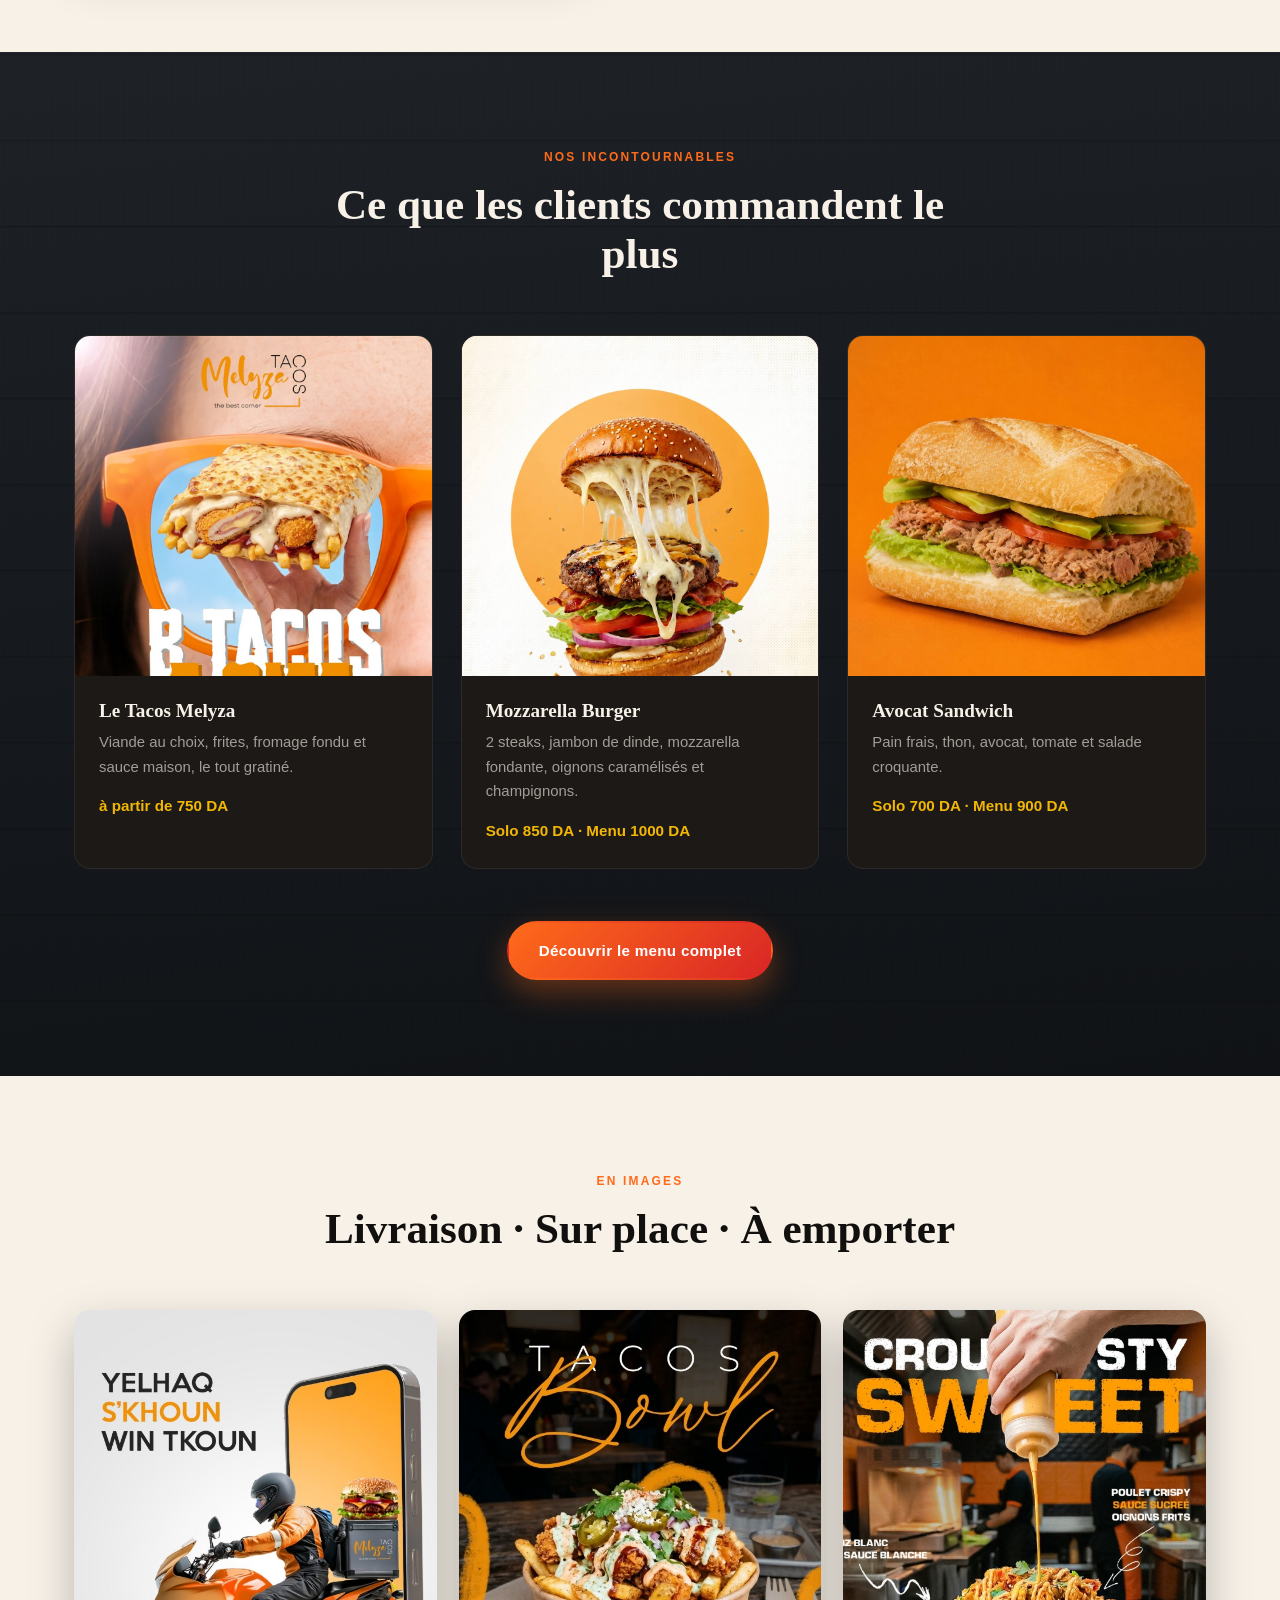
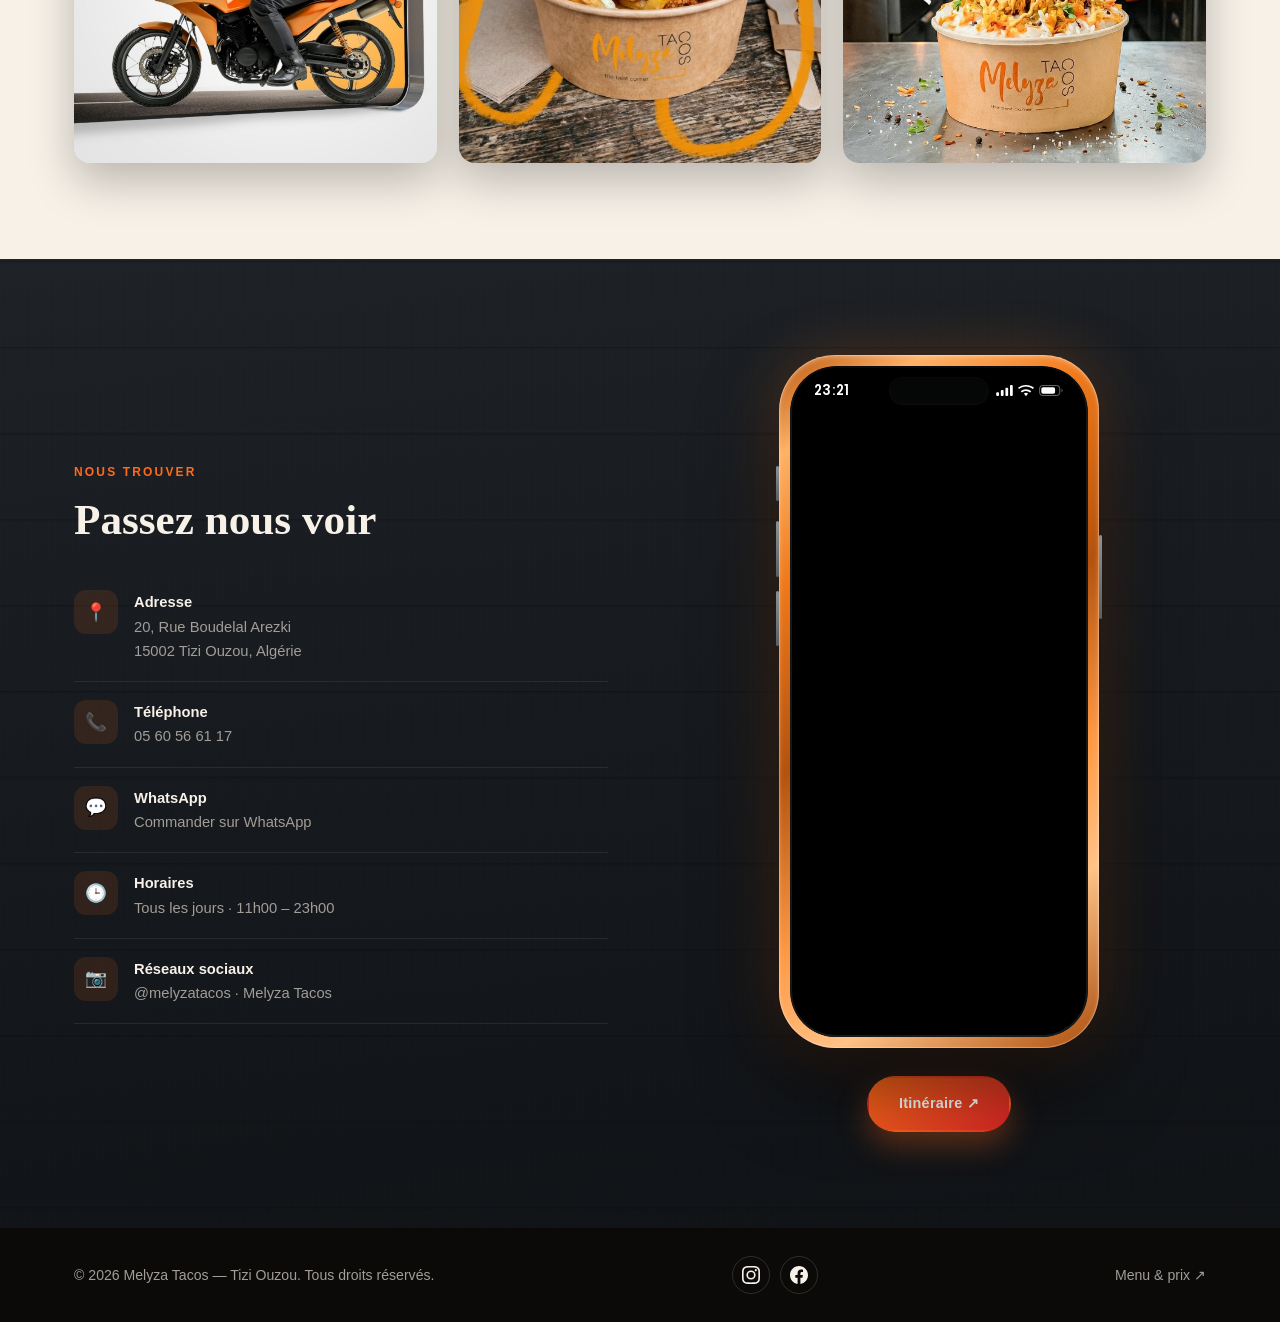
==== commit 43deff03: "PWA iPhone : guide d'installation Safari + correction barre d'etat" ====
--- a/index.html
+++ b/index.html
@@ -11,7 +11,7 @@
   <meta name="theme-color" content="#12100e" />
   <link rel="apple-touch-icon" href="images/icons/apple-touch-icon.png" />
   <meta name="apple-mobile-web-app-capable" content="yes" />
-  <meta name="apple-mobile-web-app-status-bar-style" content="black-translucent" />
+  <meta name="apple-mobile-web-app-status-bar-style" content="black" />
   <meta name="apple-mobile-web-app-title" content="Melyza Tacos" />
   <meta name="mobile-web-app-capable" content="yes" />
 
@@ -341,6 +341,38 @@
     <span>Menu</span>
   </a>
 
+  <!-- Guide d'installation sur iPhone -->
+  <div class="guide" id="guideIOS" hidden>
+    <div class="guide__card">
+      <button class="guide__close" aria-label="Fermer">✕</button>
+      <img src="images/icons/apple-touch-icon.png" alt="" class="guide__logo" />
+      <h3>Installer l'app sur iPhone</h3>
+      <p class="guide__intro">En 2 étapes, dans <strong>Safari</strong> :</p>
+      <ol class="guide__etapes">
+        <li>
+          <span class="guide__num">1</span>
+          <span>Appuyez sur le bouton <strong>Partager</strong>
+            <svg viewBox="0 0 24 24" width="20" height="20" fill="none" stroke="#0a84ff" stroke-width="2" stroke-linecap="round" stroke-linejoin="round" aria-hidden="true">
+              <path d="M12 15V3M12 3l-4 4M12 3l4 4"/>
+              <path d="M4 12v7a1 1 0 0 0 1 1h14a1 1 0 0 0 1-1v-7"/>
+            </svg>
+            en bas de l'écran
+          </span>
+        </li>
+        <li>
+          <span class="guide__num">2</span>
+          <span>Choisissez <strong>« Sur l'écran d'accueil »</strong>
+            <svg viewBox="0 0 24 24" width="20" height="20" fill="none" stroke="#fff" stroke-width="2" stroke-linecap="round" stroke-linejoin="round" aria-hidden="true">
+              <rect x="4" y="4" width="16" height="16" rx="4"/>
+              <path d="M12 8v8M8 12h8"/>
+            </svg>
+          </span>
+        </li>
+      </ol>
+      <p class="guide__note">⚠️ Cela ne fonctionne que dans <strong>Safari</strong> (pas Chrome ni Instagram).</p>
+    </div>
+  </div>
+
   <script src="js/main.js"></script>
 </body>
 </html>
--- a/css/style.css
+++ b/css/style.css
@@ -123,6 +123,62 @@
   font-weight: 700;
 }
 .btn--install:hover { background: var(--orange); color: #fff; }
+
+/* Guide d'installation iPhone */
+.guide {
+  position: fixed; inset: 0; z-index: 300;
+  background: rgba(6, 5, 4, .85);
+  backdrop-filter: blur(5px);
+  display: grid; place-items: center;
+  padding: 24px;
+  animation: fadeIn .25s ease;
+}
+.guide[hidden] { display: none; }
+.guide__card {
+  position: relative;
+  width: 100%;
+  max-width: 380px;
+  background: linear-gradient(180deg, #24201d, #17140f);
+  border: 1px solid rgba(255, 255, 255, .1);
+  border-radius: 22px;
+  padding: 30px 26px 26px;
+  text-align: center;
+  box-shadow: 0 30px 70px rgba(0, 0, 0, .6);
+  animation: fadeUp .4s var(--ease) both;
+}
+.guide__close {
+  position: absolute; top: 14px; right: 14px;
+  width: 34px; height: 34px;
+  border-radius: 50%;
+  border: 1px solid rgba(255, 255, 255, .18);
+  background: rgba(255, 255, 255, .06);
+  color: #fff; font-size: .9rem; cursor: pointer;
+  transition: background .2s, transform .2s;
+}
+.guide__close:hover { background: var(--orange); transform: rotate(90deg); }
+.guide__logo { width: 68px; height: 68px; border-radius: 18px; margin: 0 auto 14px; box-shadow: var(--shadow); }
+.guide__card h3 { color: #fff; font-size: 1.35rem; margin-bottom: 6px; }
+.guide__intro { color: var(--gris); font-size: .9rem; margin-bottom: 20px; }
+.guide__etapes { list-style: none; text-align: left; display: flex; flex-direction: column; gap: 14px; }
+.guide__etapes li {
+  display: flex; align-items: center; gap: 12px;
+  color: var(--creme); font-size: .95rem; line-height: 1.4;
+}
+.guide__etapes li span:last-child { display: inline-flex; align-items: center; gap: 6px; flex-wrap: wrap; }
+.guide__etapes svg { vertical-align: middle; flex: 0 0 auto; }
+.guide__num {
+  flex: 0 0 auto;
+  width: 30px; height: 30px;
+  display: grid; place-items: center;
+  border-radius: 50%;
+  background: linear-gradient(135deg, var(--orange), var(--rouge));
+  color: #fff; font-weight: 700; font-size: .95rem;
+}
+.guide__note {
+  margin-top: 20px; padding-top: 16px;
+  border-top: 1px solid rgba(255, 255, 255, .1);
+  color: var(--gris); font-size: .82rem;
+}
 
 /* Bouton WhatsApp (vert de la marque WhatsApp) */
 .btn--whatsapp {
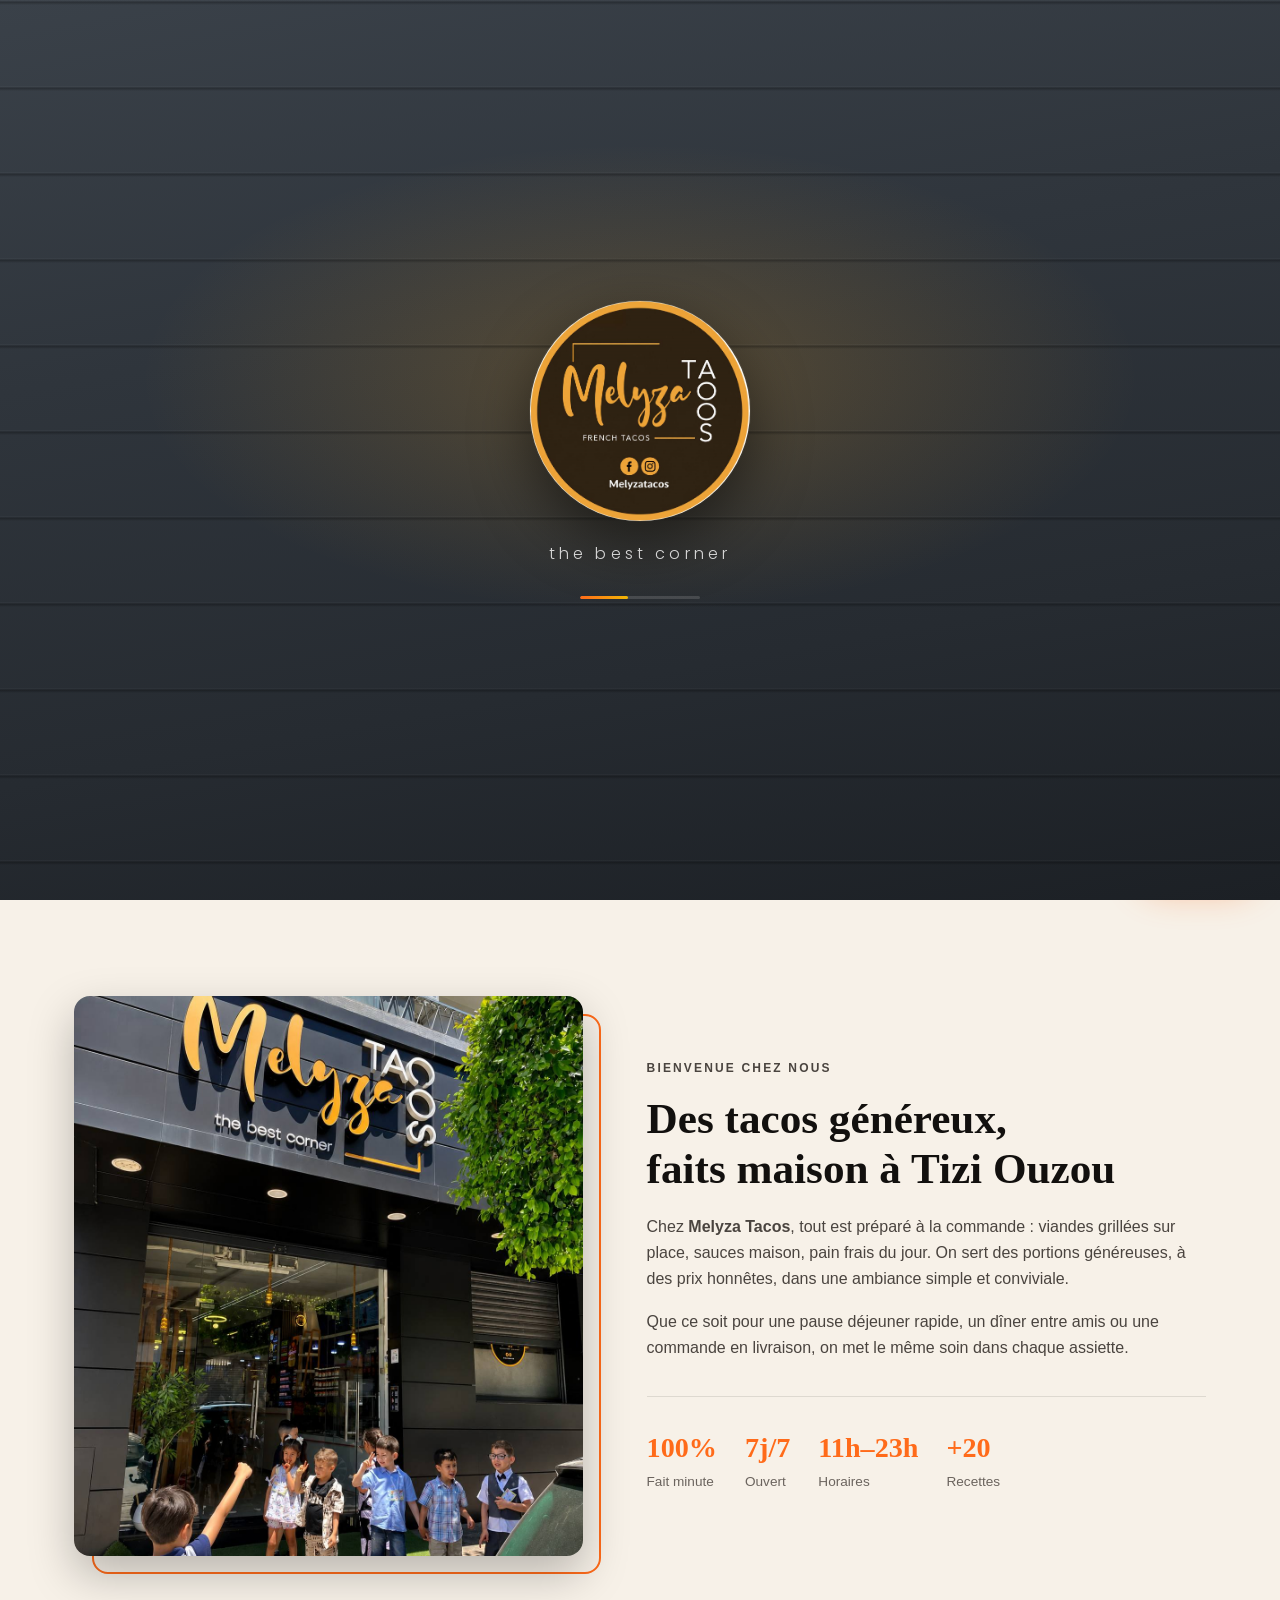
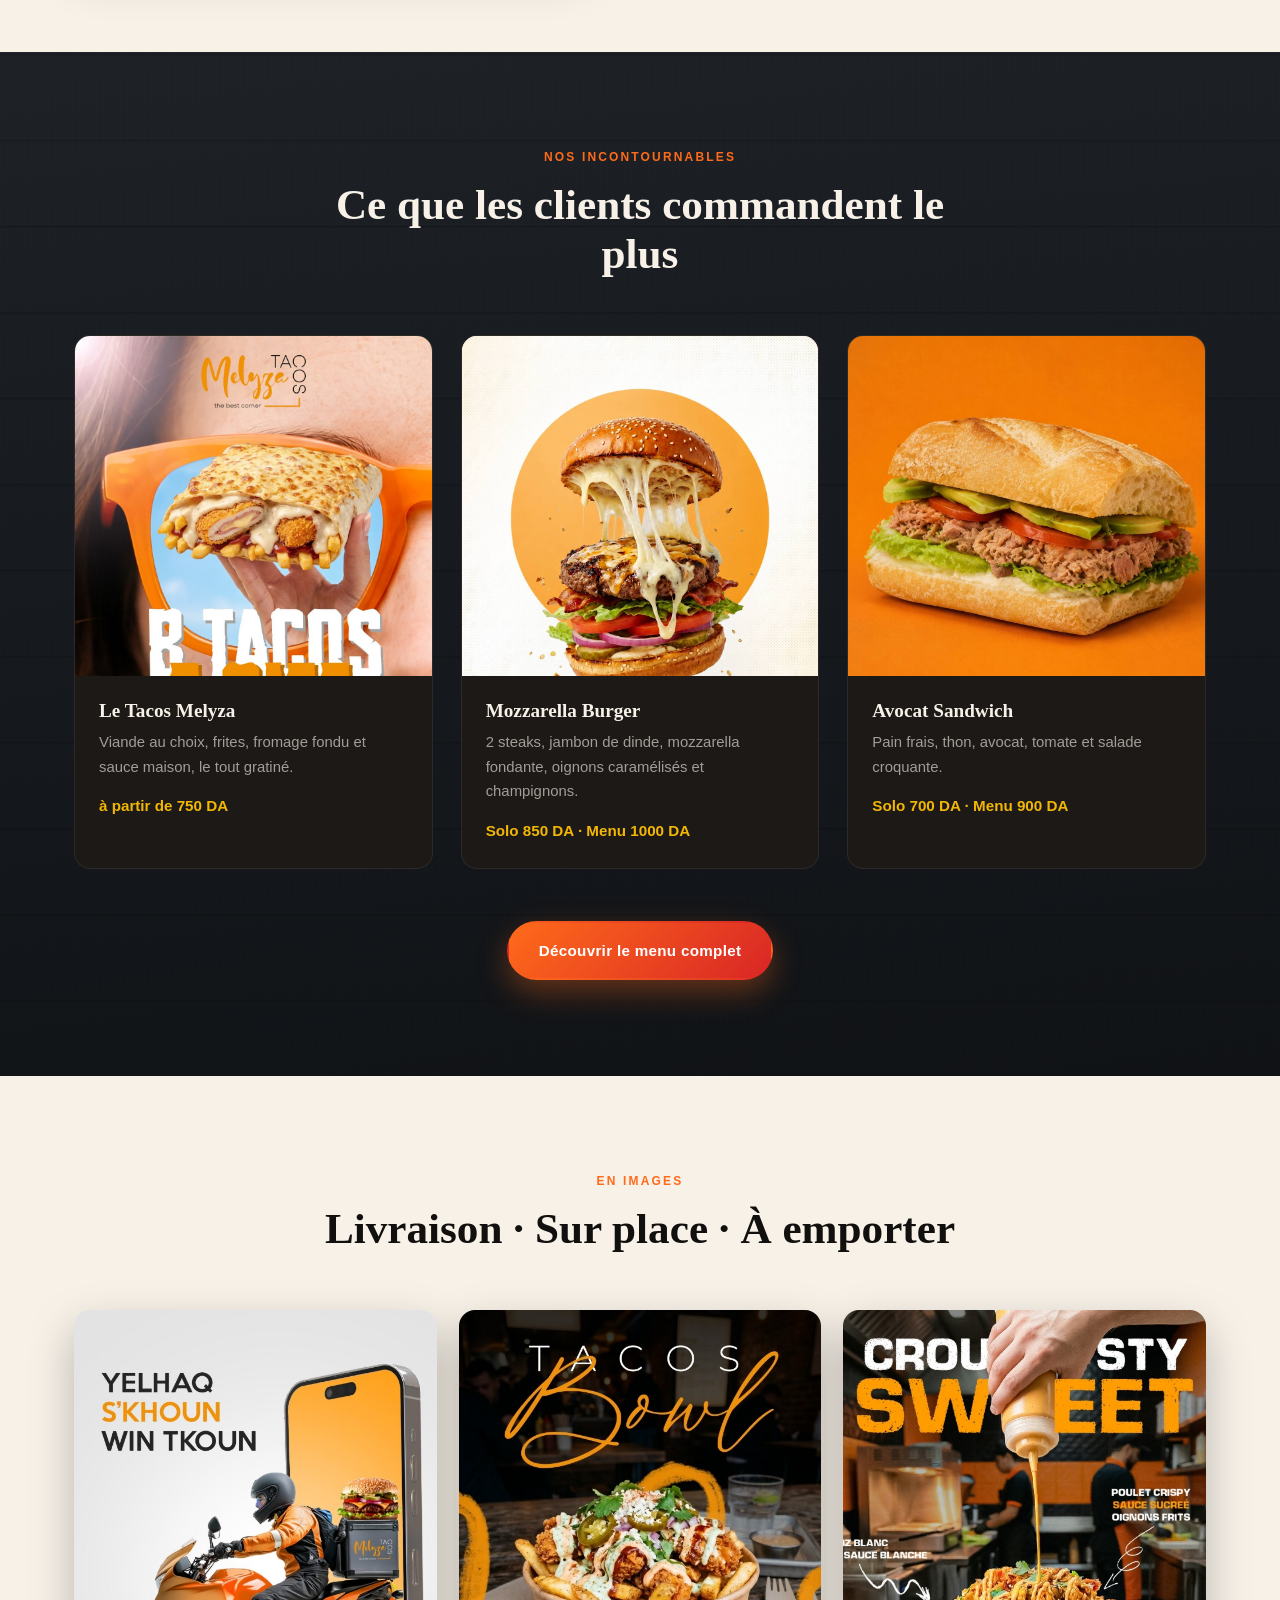
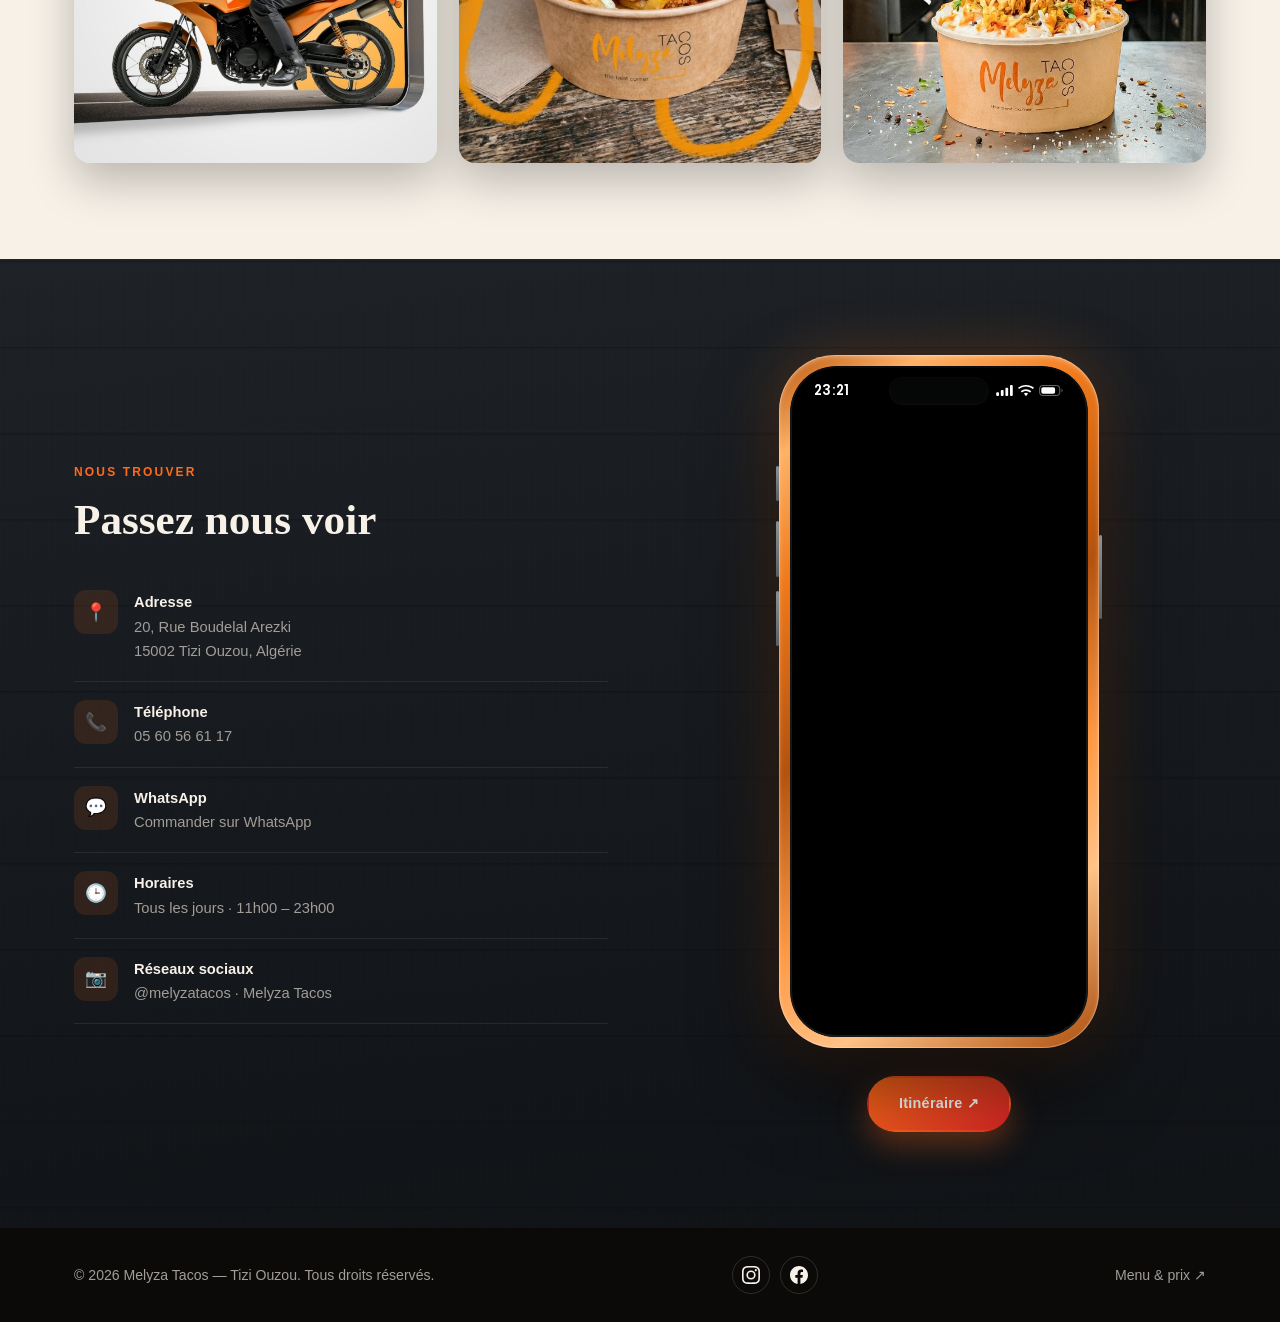
==== commit 479e2b0b: "Intro d'ouverture animee (5 s dans l'app, 2,6 s sur le web)" ====
--- a/index.html
+++ b/index.html
@@ -23,6 +23,15 @@
   <link rel="stylesheet" href="css/style.css" />
 </head>
 <body>
+
+  <!-- ===== INTRO / ÉCRAN D'OUVERTURE ===== -->
+  <div class="intro" id="intro">
+    <div class="intro__inner">
+      <img src="images/logo.png" alt="Melyza Tacos" class="intro__logo" />
+      <p class="intro__slogan">the best corner</p>
+      <span class="intro__load"><i></i></span>
+    </div>
+  </div>
 
   <!-- ===== NAVIGATION ===== -->
   <header class="nav" id="nav">
--- a/css/style.css
+++ b/css/style.css
@@ -123,6 +123,90 @@
   font-weight: 700;
 }
 .btn--install:hover { background: var(--orange); color: #fff; }
+
+/* =========================================================
+   INTRO / ÉCRAN D'OUVERTURE
+   ========================================================= */
+.intro {
+  position: fixed;
+  inset: 0;
+  z-index: 500;
+  display: grid;
+  place-items: center;
+  /* même bardage que la bannière */
+  background:
+    repeating-linear-gradient(
+      180deg,
+      rgba(255, 255, 255, .035) 0px,
+      rgba(255, 255, 255, .015) 1px,
+      rgba(0, 0, 0, .28) 2px,
+      rgba(0, 0, 0, .10) 4px,
+      transparent 5px,
+      transparent 86px
+    ),
+    radial-gradient(ellipse 60% 40% at 50% 42%, rgba(245, 166, 35, .22), transparent 65%),
+    linear-gradient(170deg, #3a4149 0%, #2f353c 35%, #262b31 70%, #1c2025 100%);
+  transition: opacity .7s ease, visibility .7s;
+}
+.intro.is-hidden { opacity: 0; visibility: hidden; pointer-events: none; }
+
+.intro__inner { text-align: center; padding: 24px; }
+
+.intro__logo {
+  width: clamp(150px, 42vw, 220px);
+  height: auto;
+  border-radius: 50%;
+  box-shadow: 0 20px 55px rgba(0, 0, 0, .5), 0 0 0 1px rgba(255, 255, 255, .08);
+  animation:
+    introLogo 1s var(--ease) both,
+    introFlotte 3s 1s ease-in-out infinite;
+}
+.intro__slogan {
+  margin-top: 20px;
+  font-family: 'Poppins', var(--font);
+  font-weight: 300;
+  letter-spacing: .26em;
+  font-size: clamp(.8rem, 2vw, 1rem);
+  color: rgba(255, 255, 255, .8);
+  text-transform: lowercase;
+  animation: introFade 1s .5s both;
+}
+.intro__load {
+  display: block;
+  width: 120px;
+  height: 3px;
+  margin: 28px auto 0;
+  border-radius: 999px;
+  background: rgba(255, 255, 255, .14);
+  overflow: hidden;
+  animation: introFade .6s .7s both;
+}
+.intro__load i {
+  display: block;
+  height: 100%;
+  width: 40%;
+  border-radius: 999px;
+  background: linear-gradient(90deg, var(--orange), var(--or));
+  animation: introBarre 1.6s .8s ease-in-out infinite;
+}
+
+@keyframes introLogo {
+  from { opacity: 0; transform: scale(.6) translateY(10px); }
+  to   { opacity: 1; transform: scale(1) translateY(0); }
+}
+@keyframes introFlotte {
+  0%, 100% { transform: translateY(0); }
+  50%      { transform: translateY(-10px); }
+}
+@keyframes introFade { from { opacity: 0; } to { opacity: 1; } }
+@keyframes introBarre {
+  0%   { transform: translateX(-120%); }
+  50%  { transform: translateX(120%); }
+  100% { transform: translateX(320%); }
+}
+@media (prefers-reduced-motion: reduce) {
+  .intro__logo, .intro__slogan, .intro__load, .intro__load i { animation: none; }
+}
 
 /* Guide d'installation iPhone */
 .guide {
